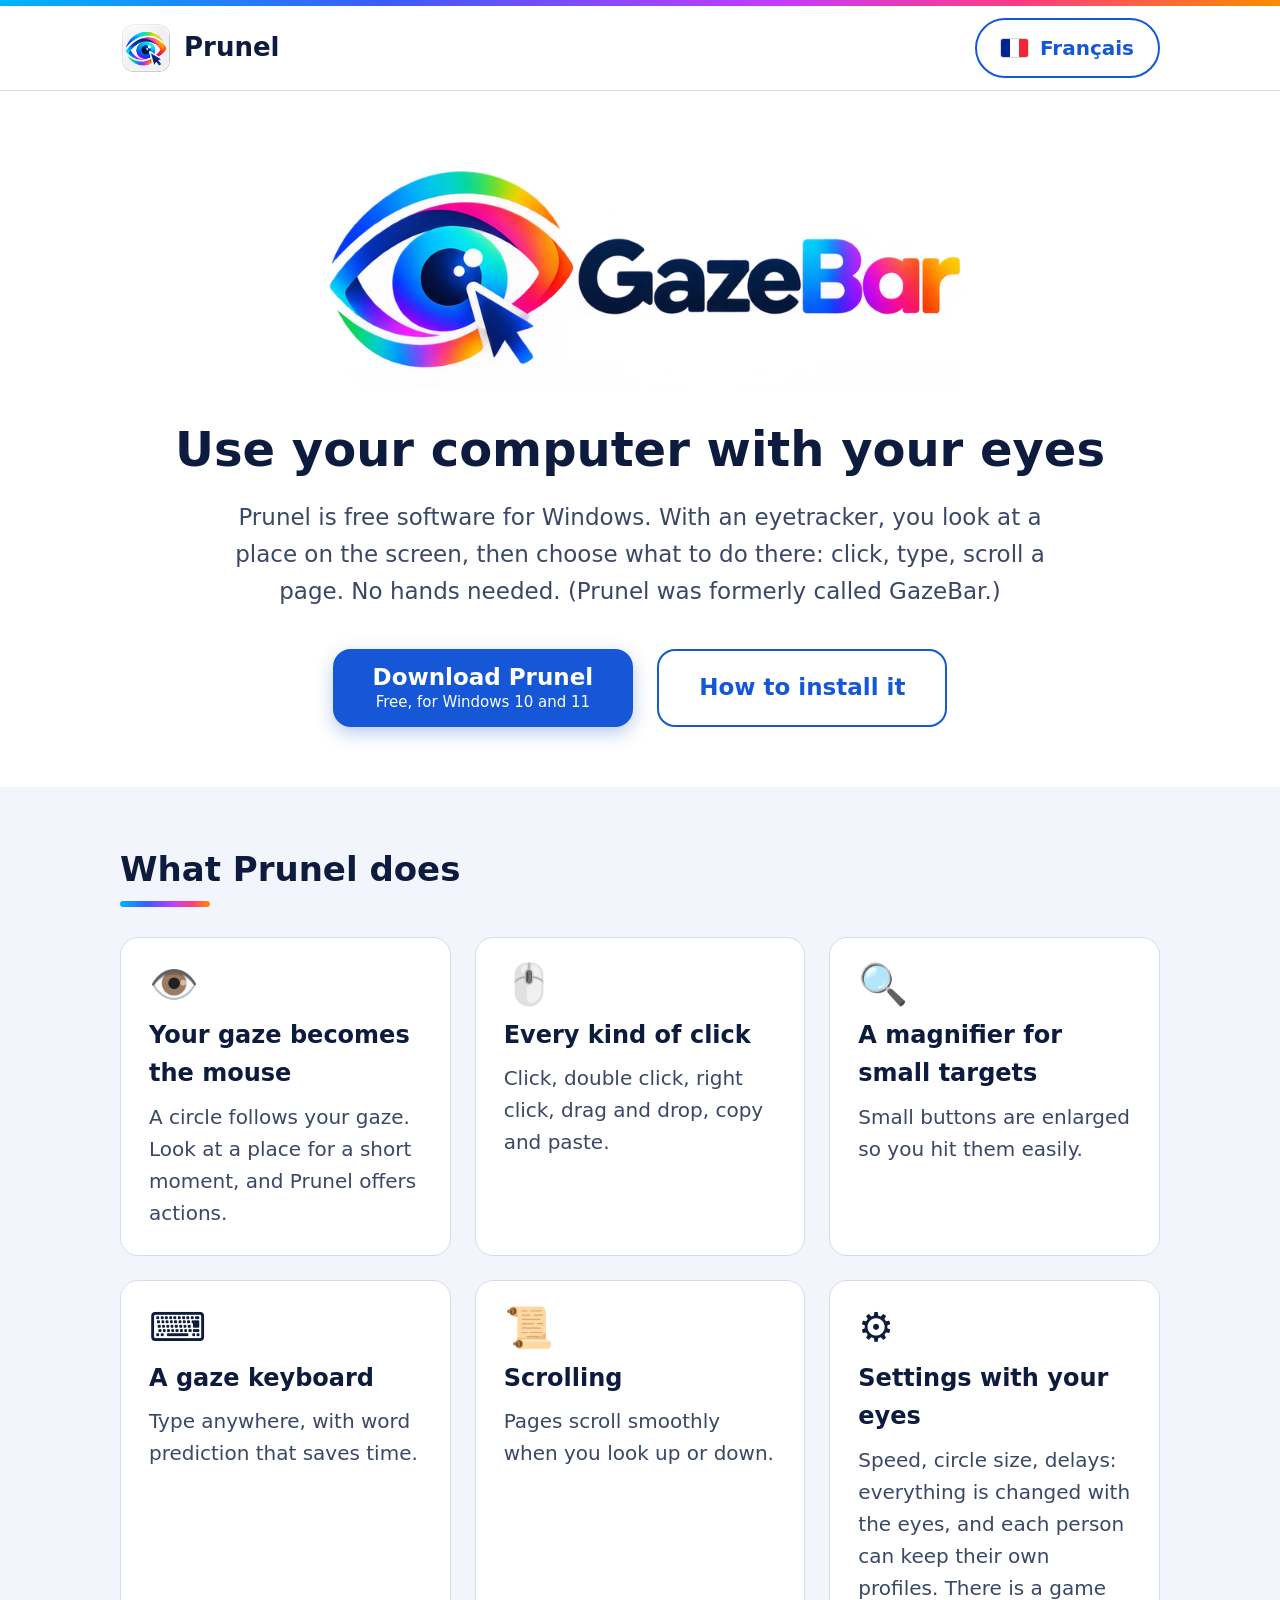
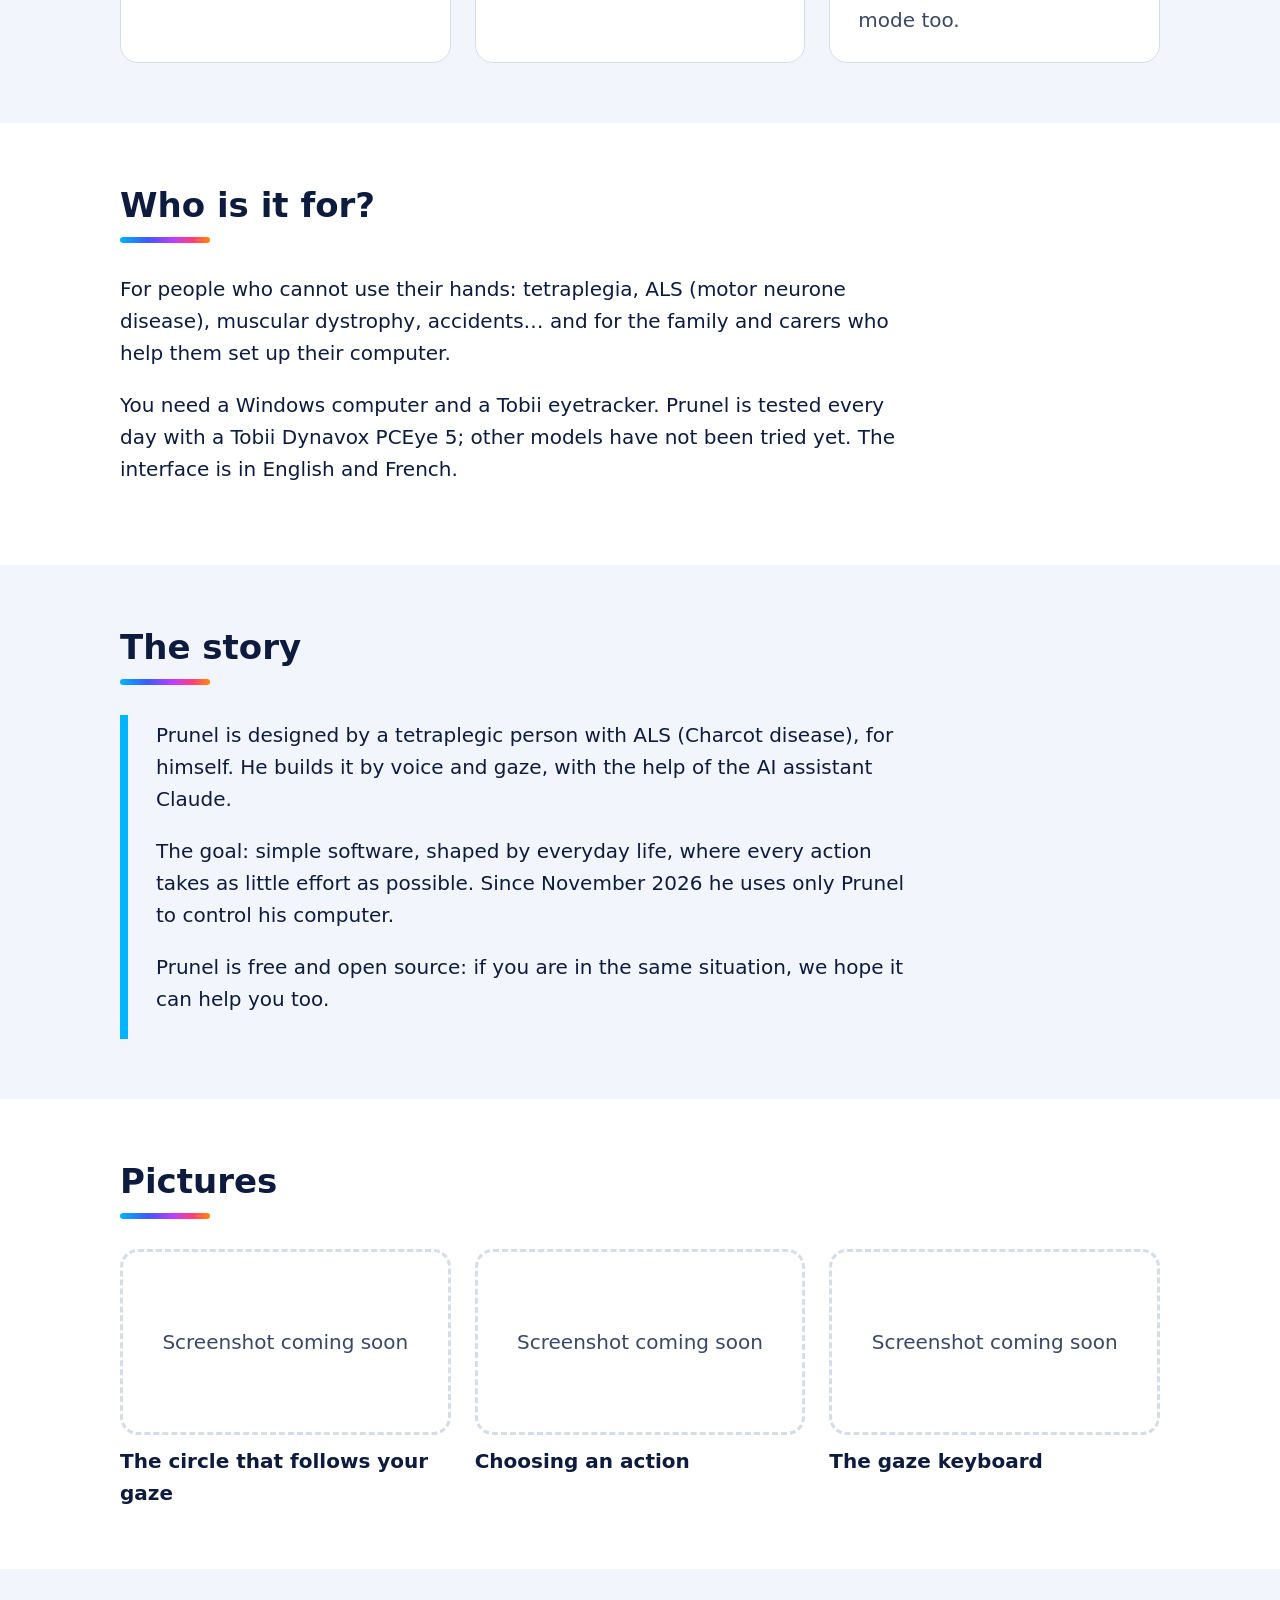
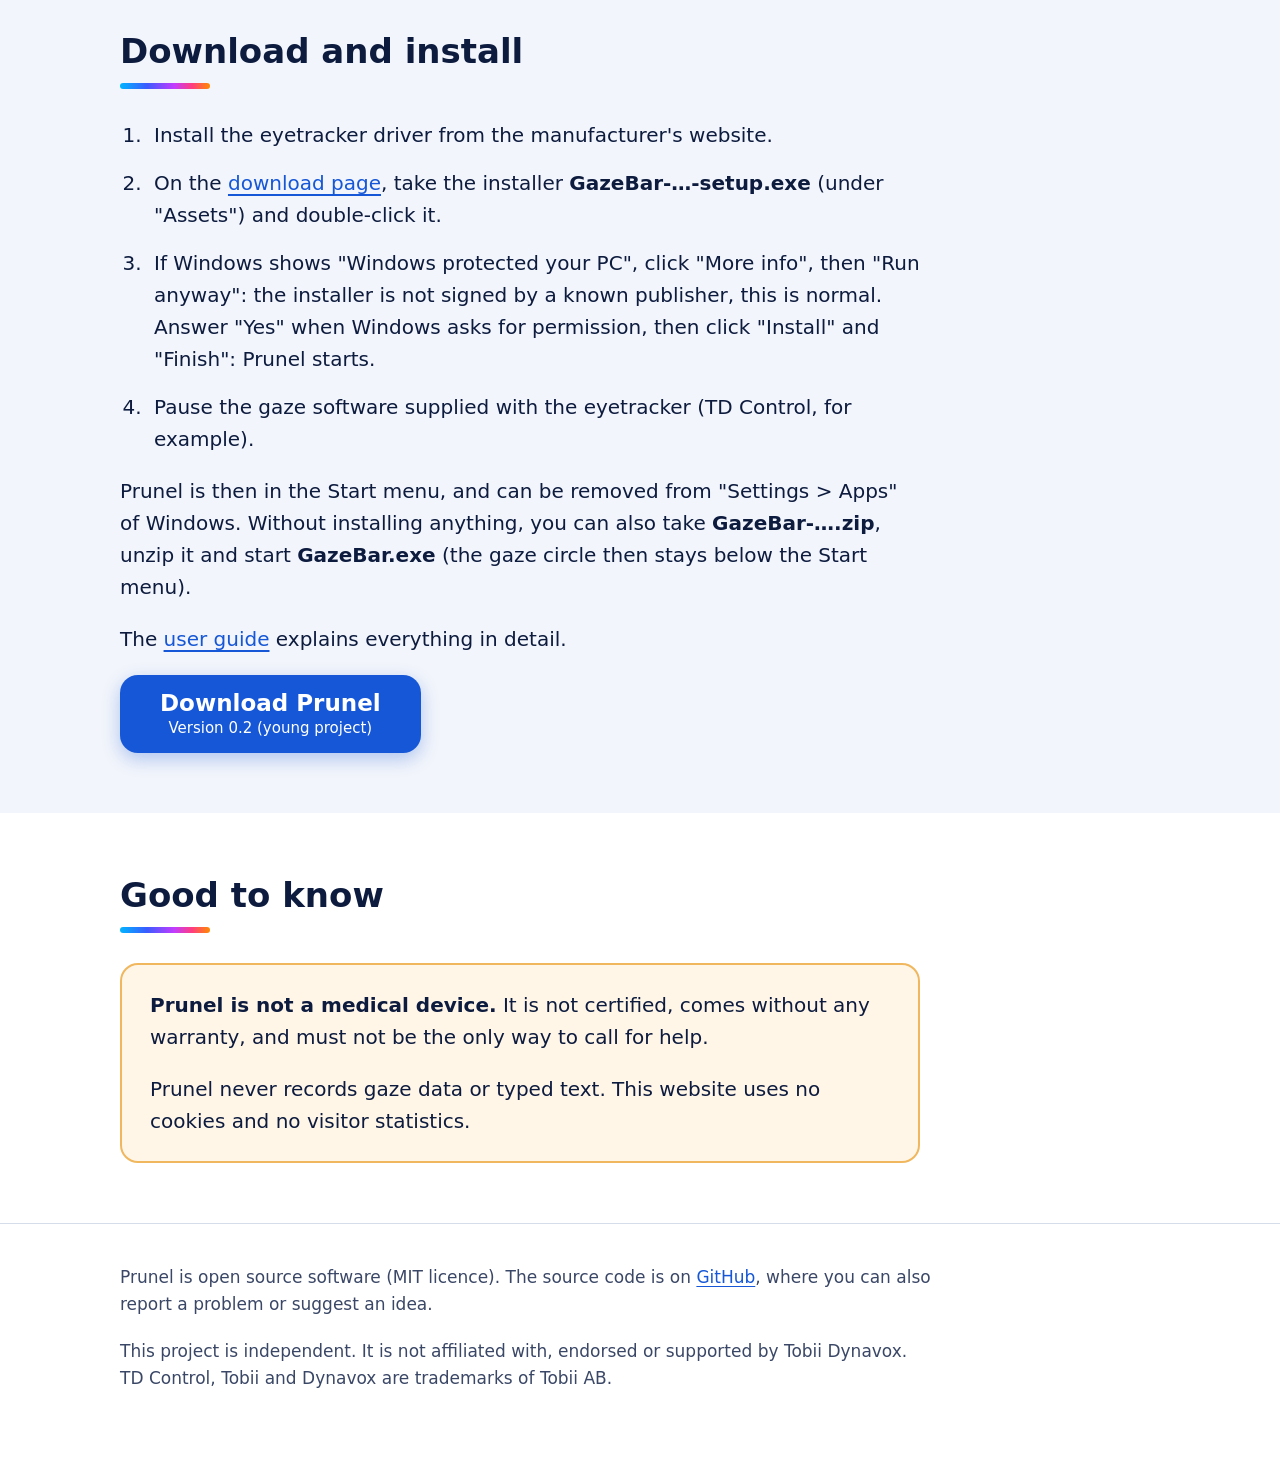
==== website/en.html @ de04fb0f "Rename the project to Prunel in visible texts and docs / Renommer le projet en Prunel dans les texte" ====
<!DOCTYPE html>
<html lang="en">
<head>
  <meta charset="utf-8">
  <meta name="viewport" content="width=device-width, initial-scale=1">
  <title>Prunel: use your computer with your eyes</title>
  <meta name="description" content="Prunel is free and open source software to use a Windows computer with your eyes, with an eyetracker. Designed by and for a tetraplegic person.">
  <link rel="alternate" hreflang="en" href="https://gazebar.kopol.xyz/">
  <link rel="alternate" hreflang="en" href="https://gazebar.kopol.xyz/en.html">
  <link rel="icon" href="favicon.ico">
  <link rel="apple-touch-icon" href="images/gazebar-icon.png">
  <link rel="stylesheet" href="style.css">
</head>
<body>
  <a class="skip-link" href="#content">Skip to content</a>

  <header class="top">
    <div class="wrap">
      <a class="top-name" href="en.html">
        <img src="images/gazebar-icon.png" alt="" width="52" height="52">
        <span>Prunel</span>
      </a>
      <a class="lang-switch" href="index.html" hreflang="fr" lang="fr">
        <img src="images/flag-fr.svg" alt="" width="27" height="18">
        Français
      </a>
    </div>
  </header>

  <main id="content">
    <div class="hero">
      <div class="wrap">
        <img class="hero-logo" src="images/gazebar-logo.png" width="900" height="310"
             alt="Prunel logo: an eye with a mouse pointer">
        <h1>Use your computer with your eyes</h1>
        <p class="lead">
          Prunel is free software for Windows. With an eyetracker, you look at a place on the
          screen, then choose what to do there: click, type, scroll a page. No hands needed.
          (Prunel was formerly called GazeBar.)
        </p>
        <div class="buttons">
          <a class="button button-main" href="https://github.com/Kopolitoo/Prunel/releases/latest">
            Download Prunel
            <small>Free, for Windows 10 and 11</small>
          </a>
          <a class="button button-second" href="#install">How to install it</a>
        </div>
      </div>
    </div>

    <section class="band" aria-labelledby="title-features">
      <div class="wrap">
        <h2 id="title-features">What Prunel does</h2>
        <ul class="cards">
          <li class="card">
            <div class="card-icon" aria-hidden="true">👁️</div>
            <h3>Your gaze becomes the mouse</h3>
            <p>A circle follows your gaze. Look at a place for a short moment, and Prunel
              offers actions.</p>
          </li>
          <li class="card">
            <div class="card-icon" aria-hidden="true">🖱️</div>
            <h3>Every kind of click</h3>
            <p>Click, double click, right click, drag and drop, copy and paste.</p>
          </li>
          <li class="card">
            <div class="card-icon" aria-hidden="true">🔍</div>
            <h3>A magnifier for small targets</h3>
            <p>Small buttons are enlarged so you hit them easily.</p>
          </li>
          <li class="card">
            <div class="card-icon" aria-hidden="true">⌨️</div>
            <h3>A gaze keyboard</h3>
            <p>Type anywhere, with word prediction that saves time.</p>
          </li>
          <li class="card">
            <div class="card-icon" aria-hidden="true">📜</div>
            <h3>Scrolling</h3>
            <p>Pages scroll smoothly when you look up or down.</p>
          </li>
          <li class="card">
            <div class="card-icon" aria-hidden="true">⚙️</div>
            <h3>Settings with your eyes</h3>
            <p>Speed, circle size, delays: everything is changed with the eyes, and each person
              can keep their own profiles. There is a game mode too.</p>
          </li>
        </ul>
      </div>
    </section>

    <section aria-labelledby="title-who">
      <div class="wrap">
        <h2 id="title-who">Who is it for?</h2>
        <div class="text">
          <p>For people who cannot use their hands: tetraplegia, ALS (motor neurone disease),
            muscular dystrophy, accidents… and for the family and carers who help them set up
            their computer.</p>
          <p>You need a Windows computer and a Tobii eyetracker. Prunel is tested every day with
            a Tobii Dynavox PCEye 5; other models have not been tried yet. The interface is in
            English and French.</p>
        </div>
      </div>
    </section>

    <section class="band" aria-labelledby="title-story">
      <div class="wrap">
        <h2 id="title-story">The story</h2>
        <div class="story">
          <p>Prunel is designed by a tetraplegic person with ALS (Charcot disease), for himself.
            He builds it by voice and gaze, with the help of the AI assistant
            Claude.</p>
          <p>The goal: simple software, shaped by everyday life, where every action takes as
            little effort as possible. Since November 2026 he uses only Prunel to control his
            computer.</p>
          <p>Prunel is free and open source: if you are in the same situation, we hope it can
            help you too.</p>
        </div>
      </div>
    </section>

    <section aria-labelledby="title-pictures">
      <div class="wrap">
        <h2 id="title-pictures">Pictures</h2>
        <div class="shots">
          <figure>
            <div class="shot-frame">Screenshot coming soon</div>
            <figcaption>The circle that follows your gaze</figcaption>
          </figure>
          <figure>
            <div class="shot-frame">Screenshot coming soon</div>
            <figcaption>Choosing an action</figcaption>
          </figure>
          <figure>
            <div class="shot-frame">Screenshot coming soon</div>
            <figcaption>The gaze keyboard</figcaption>
          </figure>
        </div>
      </div>
    </section>

    <section class="band" id="install" aria-labelledby="title-install">
      <div class="wrap">
        <h2 id="title-install">Download and install</h2>
        <ol class="steps">
          <li>Install the eyetracker driver from the manufacturer's website.</li>
          <li>On the <a href="https://github.com/Kopolitoo/Prunel/releases/latest">download
            page</a>, take the installer <strong>GazeBar-…-setup.exe</strong> (under "Assets")
            and double-click it.</li>
          <li>If Windows shows "Windows protected your PC", click "More info", then "Run anyway":
            the installer is not signed by a known publisher, this is normal. Answer "Yes" when
            Windows asks for permission, then click "Install" and "Finish": Prunel starts.</li>
          <li>Pause the gaze software supplied with the eyetracker (TD Control, for
            example).</li>
        </ol>
        <p class="text">Prunel is then in the Start menu, and can be removed from "Settings &gt;
          Apps" of Windows. Without installing anything, you can also take
          <strong>GazeBar-….zip</strong>, unzip it and start <strong>GazeBar.exe</strong> (the
          gaze circle then stays below the Start menu).</p>
        <p class="text">The <a href="https://github.com/Kopolitoo/Prunel/blob/main/docs/user-guide.md">user
          guide</a> explains everything in detail.</p>
        <div class="buttons" style="justify-content: flex-start">
          <a class="button button-main" href="https://github.com/Kopolitoo/Prunel/releases/latest">
            Download Prunel
            <small>Version 0.2 (young project)</small>
          </a>
        </div>
      </div>
    </section>

    <section aria-labelledby="title-notice">
      <div class="wrap">
        <h2 id="title-notice">Good to know</h2>
        <div class="notice">
          <p><strong>Prunel is not a medical device.</strong> It is not certified, comes without
            any warranty, and must not be the only way to call for help.</p>
          <p>Prunel never records gaze data or typed text. This website uses no cookies and no
            visitor statistics.</p>
        </div>
      </div>
    </section>
  </main>

  <footer>
    <div class="wrap">
      <p>Prunel is open source software (MIT licence). The source code is on
        <a href="https://github.com/Kopolitoo/Prunel">GitHub</a>, where you can also report a
        problem or suggest an idea.</p>
      <p>This project is independent. It is not affiliated with, endorsed or supported by Tobii
        Dynavox. TD Control, Tobii and Dynavox are trademarks of Tobii AB.</p>
    </div>
  </footer>
</body>
</html>
---- website/style.css ----
/* Prunel website: one shared style sheet for the French and English pages.
   Large text, large buttons and strong contrast, because visitors may use
   an eyetracker, a head mouse or a screen magnifier. */

:root {
  --text: #0d1b3e;
  --text-soft: #3a4766;
  --background: #ffffff;
  --band: #f2f5fb;
  --line: #d5dcea;
  --blue: #1557d6;
  --blue-dark: #0e3f9e;
  --focus: #ff7a00;
  --gradient: linear-gradient(90deg, #00b4ff, #3b5bff 30%, #c13cff 60%, #ff3d7f 80%, #ff8a00);
  --radius: 18px;
  --max: 1080px;
}

* {
  box-sizing: border-box;
}

html {
  font-size: 125%; /* 20 px for most browsers */
  scroll-behavior: smooth;
}

@media (prefers-reduced-motion: reduce) {
  html {
    scroll-behavior: auto;
  }
}

body {
  margin: 0;
  background: var(--background);
  color: var(--text);
  font-family: "Segoe UI", system-ui, -apple-system, Roboto, Arial, sans-serif;
  line-height: 1.6;
}

img {
  max-width: 100%;
  height: auto;
}

a {
  color: var(--blue);
  text-underline-offset: 0.18em;
}

a:hover {
  color: var(--blue-dark);
}

:focus-visible {
  outline: 4px solid var(--focus);
  outline-offset: 4px;
  border-radius: 6px;
}

.wrap {
  width: 100%;
  max-width: var(--max);
  margin: 0 auto;
  padding: 0 1rem;
}

/* Hidden until focused with the keyboard. */
.skip-link {
  position: absolute;
  left: 1rem;
  top: -100px;
  padding: 0.6rem 1rem;
  background: var(--text);
  color: #fff;
  z-index: 10;
}

.skip-link:focus {
  top: 1rem;
  color: #fff;
}

/* ---------- Top bar ---------- */

.top {
  border-bottom: 1px solid var(--line);
}

.top::before {
  content: "";
  display: block;
  height: 6px;
  background: var(--gradient);
}

.top .wrap {
  display: flex;
  align-items: center;
  justify-content: space-between;
  gap: 1rem;
  min-height: 84px;
}

.top-name {
  display: flex;
  align-items: center;
  gap: 0.6rem;
  font-size: 1.3rem;
  font-weight: 700;
  color: var(--text);
  text-decoration: none;
}

.top-name img {
  width: 52px;
  height: 52px;
}

/* Big target for the language switch: easy to reach with the eyes. */
.lang-switch {
  display: inline-flex;
  align-items: center;
  justify-content: center;
  min-height: 60px;
  gap: 0.6rem;
  min-width: 160px;
  padding: 0.4rem 1.2rem;
  border: 2px solid var(--blue);
  border-radius: 999px;
  font-weight: 600;
  text-decoration: none;
}

.lang-switch img {
  height: 18px;
  width: auto;
  border-radius: 2px;
  box-shadow: 0 0 0 1px rgba(0, 0, 0, 0.15);
}

.lang-switch:hover {
  background: var(--blue);
  color: #fff;
}

/* ---------- Hero ---------- */

.hero {
  padding: 2.5rem 0 3rem;
  text-align: center;
}

.hero-logo {
  display: block;
  width: 100%;
  max-width: 720px;
  margin: 0 auto 1.5rem;
}

.hero h1 {
  font-size: clamp(1.6rem, 4vw, 2.4rem);
  line-height: 1.25;
  margin: 0 auto 1rem;
  max-width: 24em;
}

.hero .lead {
  font-size: 1.15rem;
  color: var(--text-soft);
  max-width: 36em;
  margin: 0 auto 2rem;
}

.buttons {
  display: flex;
  flex-wrap: wrap;
  justify-content: center;
  gap: 1.2rem;
}

/* Buttons are at least 72 px tall, with space around them. */
.button {
  display: inline-flex;
  flex-direction: column;
  align-items: center;
  justify-content: center;
  min-height: 72px;
  min-width: 260px;
  padding: 0.7rem 2rem;
  border-radius: var(--radius);
  font-size: 1.15rem;
  font-weight: 700;
  text-decoration: none;
  line-height: 1.3;
}

.button small {
  font-size: 0.75rem;
  font-weight: 400;
}

.button-main {
  background: var(--blue);
  color: #fff;
  box-shadow: 0 6px 18px rgba(21, 87, 214, 0.3);
}

.button-main:hover {
  background: var(--blue-dark);
  color: #fff;
}

.button-second {
  border: 2px solid var(--blue);
  color: var(--blue);
  background: #fff;
}

.button-second:hover {
  background: var(--band);
}

/* ---------- Sections ---------- */

section {
  padding: 3rem 0;
}

section.band {
  background: var(--band);
}

h2 {
  font-size: 1.7rem;
  line-height: 1.3;
  margin: 0 0 1.5rem;
}

h2::after {
  content: "";
  display: block;
  width: 90px;
  height: 6px;
  margin-top: 0.5rem;
  border-radius: 3px;
  background: var(--gradient);
}

h3 {
  font-size: 1.2rem;
  margin: 0 0 0.4rem;
}

p {
  margin: 0 0 1rem;
}

.text {
  max-width: 40em;
}

.cards {
  display: grid;
  grid-template-columns: repeat(auto-fit, minmax(280px, 1fr));
  gap: 1.2rem;
  padding: 0;
  margin: 0;
  list-style: none;
}

.card {
  background: #fff;
  border: 1px solid var(--line);
  border-radius: var(--radius);
  padding: 1.3rem 1.4rem;
}

.card p {
  margin: 0;
  color: var(--text-soft);
}

.card-icon {
  font-size: 2rem;
  line-height: 1;
  margin-bottom: 0.6rem;
}

/* The story is told as a quote, to show it is a person speaking. */
.story {
  border-left: 8px solid transparent;
  border-image: var(--gradient) 1;
  padding: 0.2rem 0 0.2rem 1.4rem;
  max-width: 40em;
}

/* Screenshots: an empty frame waits until real pictures are added. */
.shots {
  display: grid;
  grid-template-columns: repeat(auto-fit, minmax(280px, 1fr));
  gap: 1.2rem;
  margin: 0;
}

.shots figure {
  margin: 0;
}

.shot-frame {
  display: flex;
  align-items: center;
  justify-content: center;
  aspect-ratio: 16 / 9;
  border: 3px dashed var(--line);
  border-radius: var(--radius);
  background: #fff;
  color: var(--text-soft);
  text-align: center;
  padding: 1rem;
}

.shots figcaption {
  margin-top: 0.5rem;
  font-weight: 600;
}

.steps {
  max-width: 40em;
  padding-left: 1.4rem;
}

.steps li {
  margin-bottom: 0.8rem;
  padding-left: 0.3rem;
}

.notice {
  max-width: 40em;
  background: #fff6e8;
  border: 2px solid #f0b75e;
  border-radius: var(--radius);
  padding: 1.2rem 1.4rem;
}

.notice p:last-child {
  margin: 0;
}

/* ---------- Footer ---------- */

footer {
  border-top: 1px solid var(--line);
  padding: 2rem 0 3rem;
  font-size: 0.85rem;
  color: var(--text-soft);
}

footer p {
  max-width: 48em;
}

@media (max-width: 600px) {
  html {
    font-size: 112.5%; /* 18 px on phones */
  }

  .top-name span {
    display: none;
  }

  .button {
    width: 100%;
    min-width: 0;
  }

  section {
    padding: 2.2rem 0;
  }
}
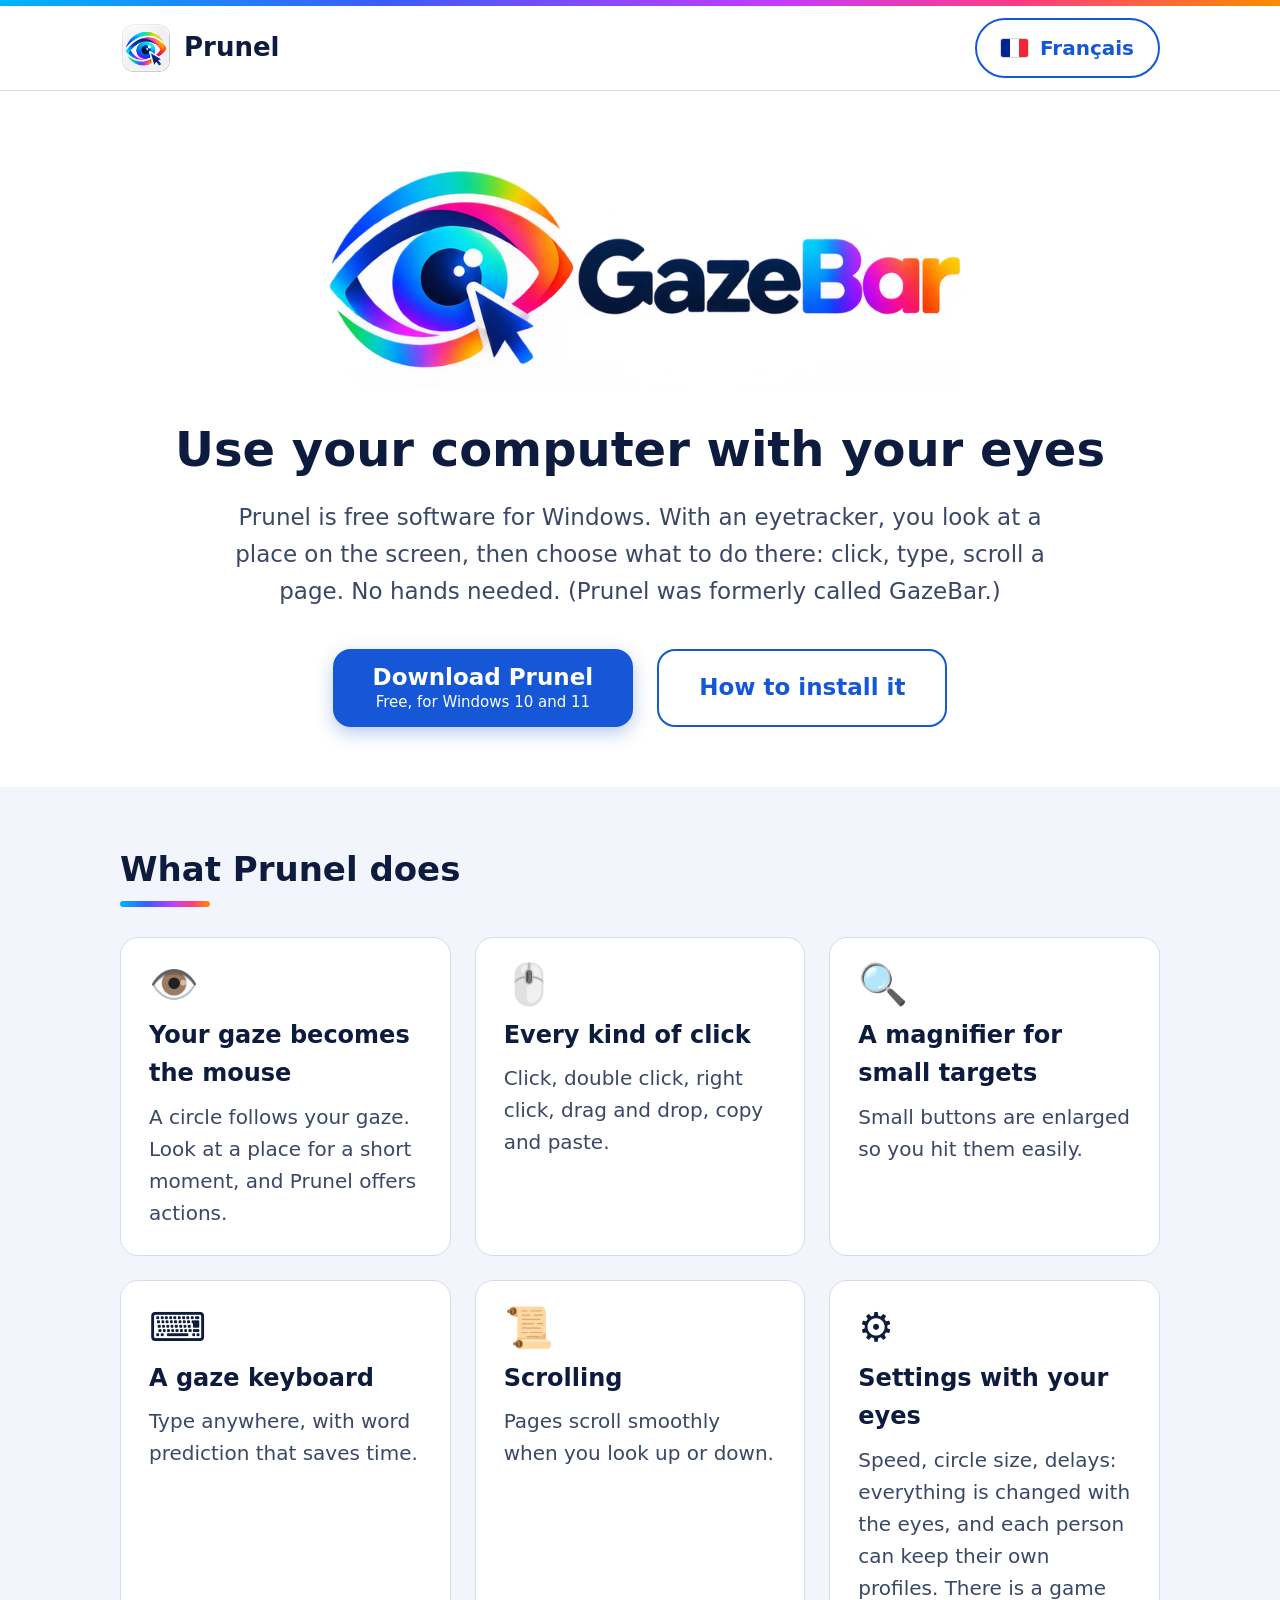
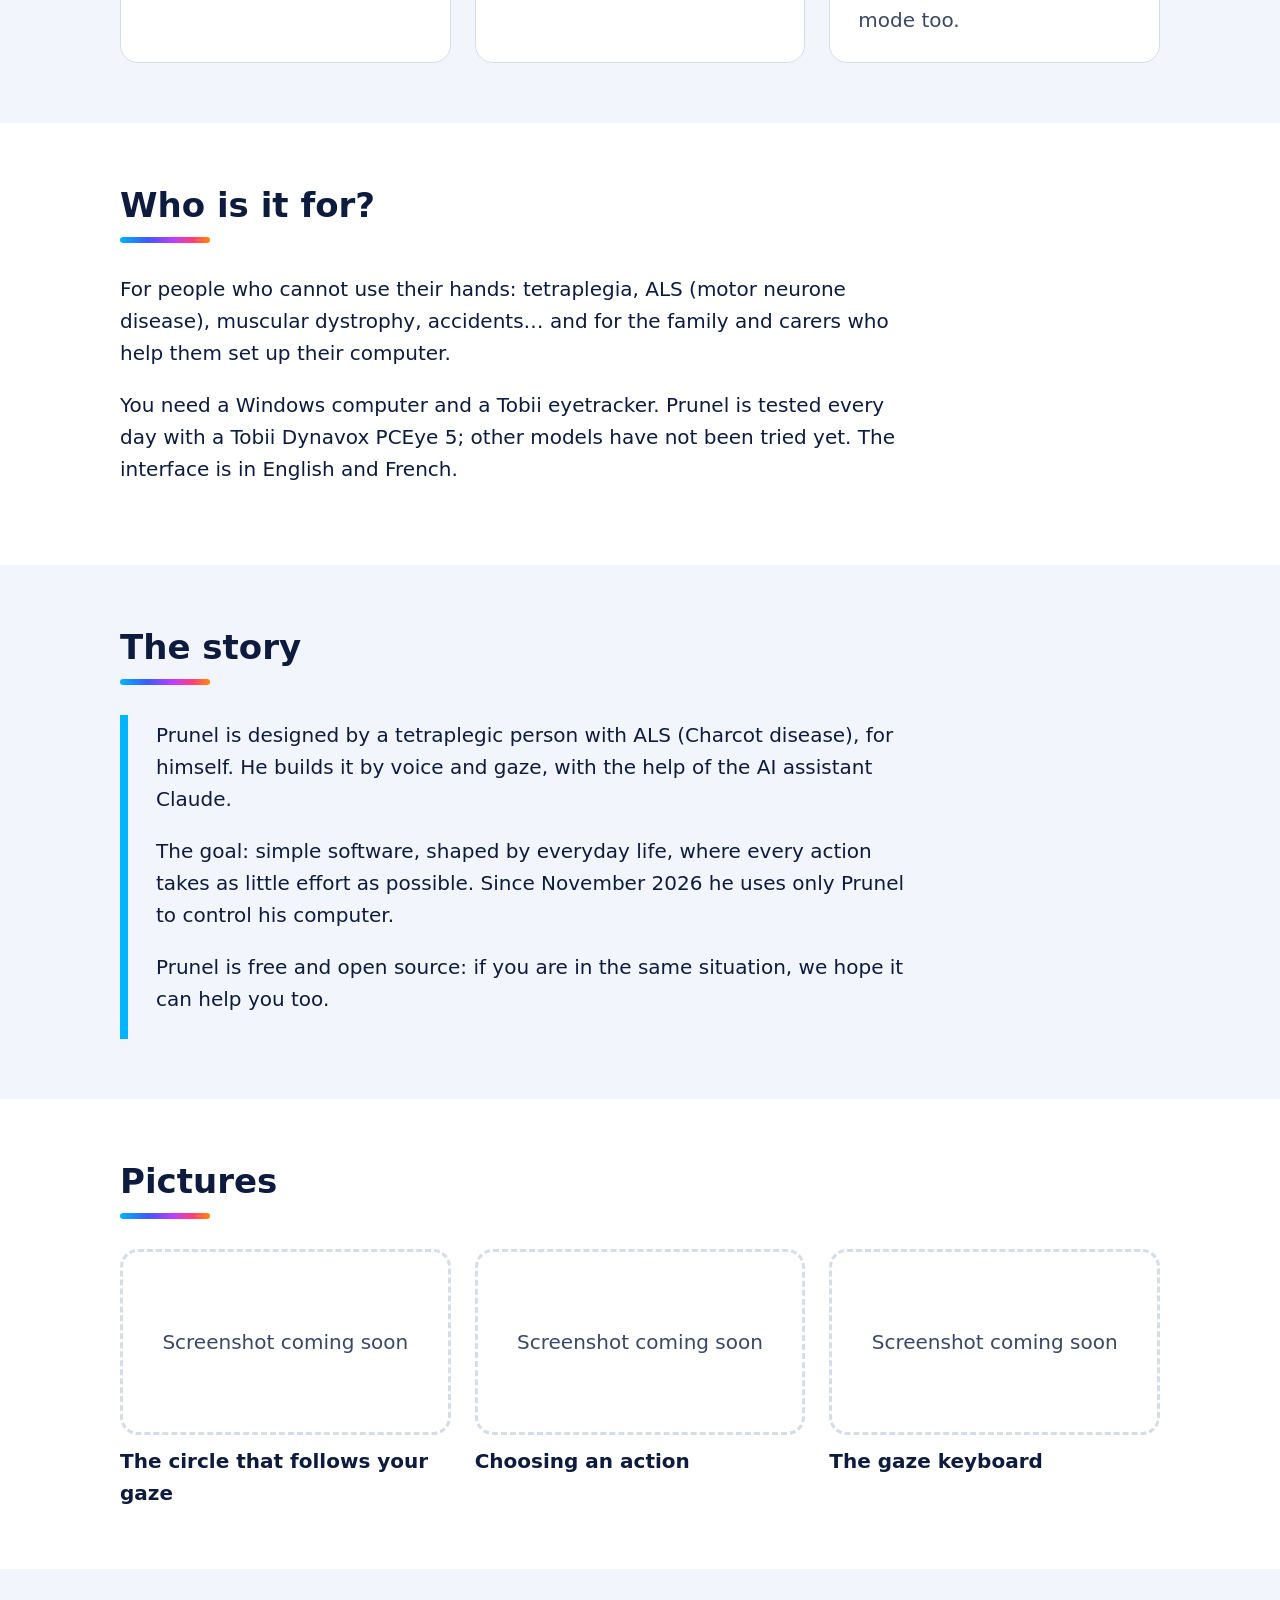
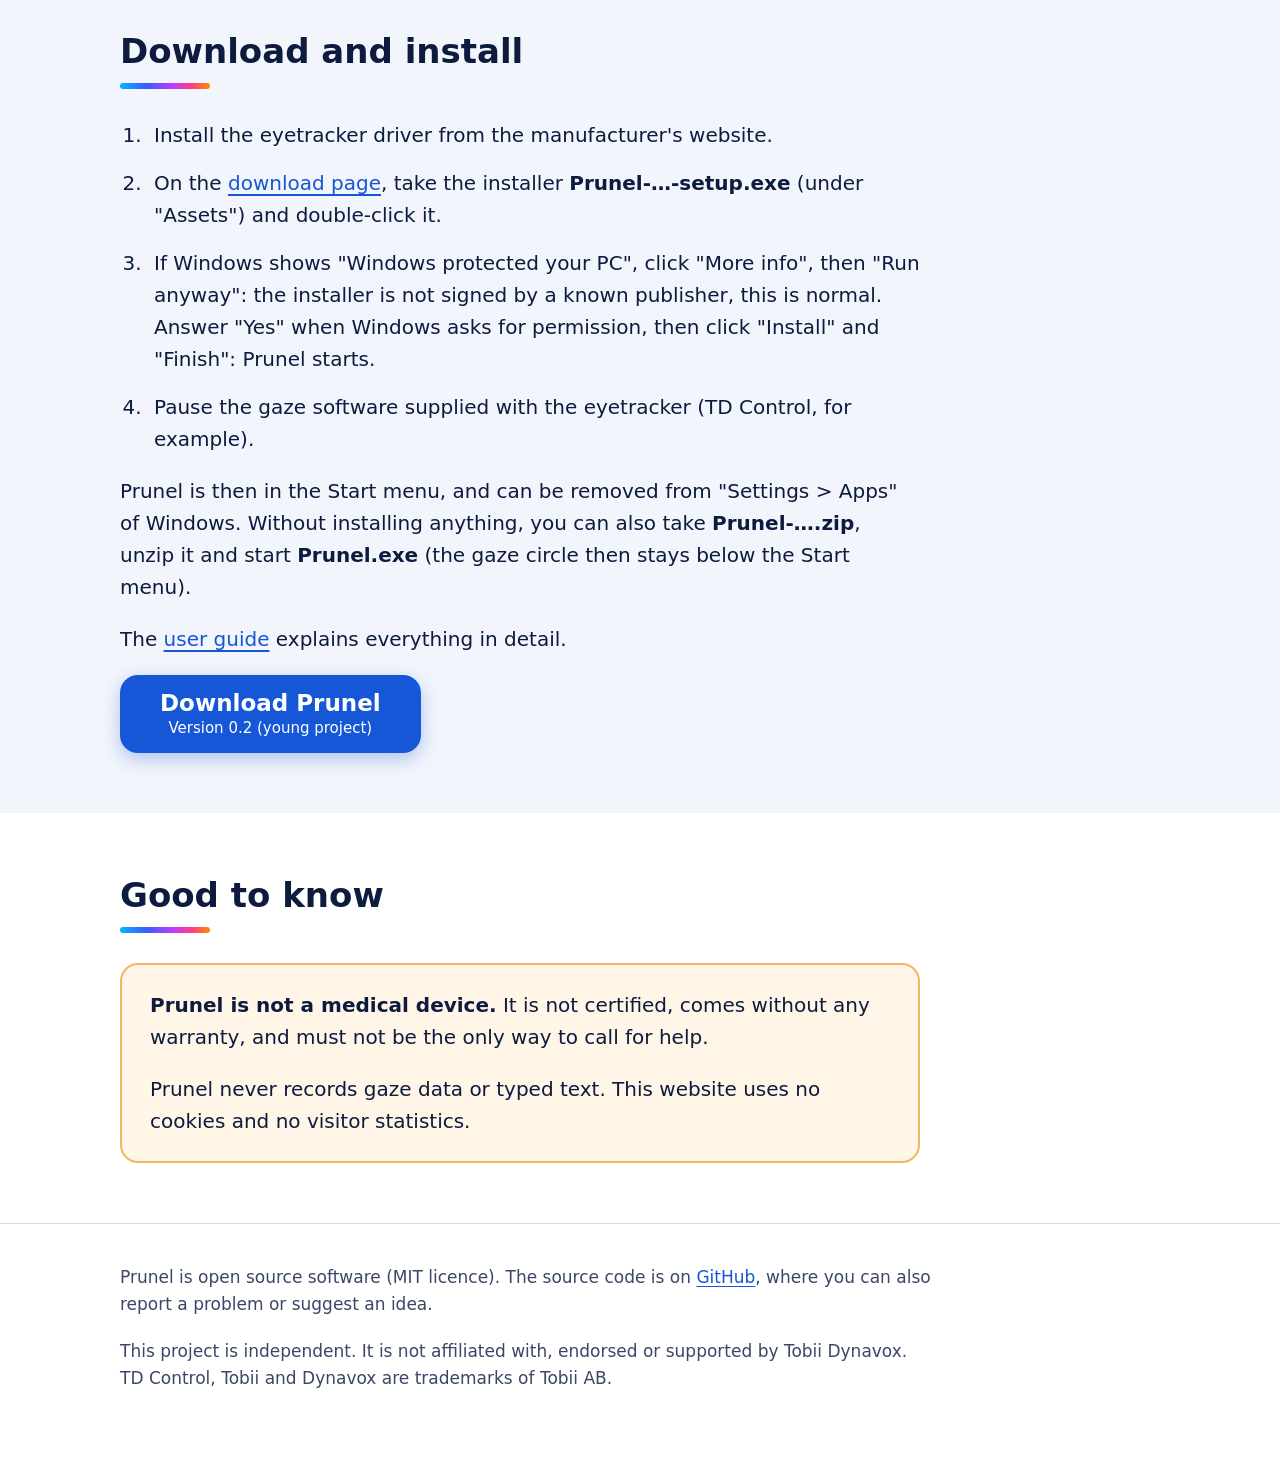
==== commit 761555b9: "Rename the program to Prunel, taking over GazeBar's settings / Renommer le programme en Prunel, avec" ====
--- a/website/en.html
+++ b/website/en.html
@@ -5,10 +5,10 @@
   <meta name="viewport" content="width=device-width, initial-scale=1">
   <title>Prunel: use your computer with your eyes</title>
   <meta name="description" content="Prunel is free and open source software to use a Windows computer with your eyes, with an eyetracker. Designed by and for a tetraplegic person.">
-  <link rel="alternate" hreflang="en" href="https://gazebar.kopol.xyz/">
-  <link rel="alternate" hreflang="en" href="https://gazebar.kopol.xyz/en.html">
+  <link rel="alternate" hreflang="en" href="https://prunel.kopol.xyz/">
+  <link rel="alternate" hreflang="en" href="https://prunel.kopol.xyz/en.html">
   <link rel="icon" href="favicon.ico">
-  <link rel="apple-touch-icon" href="images/gazebar-icon.png">
+  <link rel="apple-touch-icon" href="images/prunel-icon.png">
   <link rel="stylesheet" href="style.css">
 </head>
 <body>
@@ -17,7 +17,7 @@
   <header class="top">
     <div class="wrap">
       <a class="top-name" href="en.html">
-        <img src="images/gazebar-icon.png" alt="" width="52" height="52">
+        <img src="images/prunel-icon.png" alt="" width="52" height="52">
         <span>Prunel</span>
       </a>
       <a class="lang-switch" href="index.html" hreflang="fr" lang="fr">
@@ -30,7 +30,7 @@
   <main id="content">
     <div class="hero">
       <div class="wrap">
-        <img class="hero-logo" src="images/gazebar-logo.png" width="900" height="310"
+        <img class="hero-logo" src="images/prunel-logo.png" width="900" height="310"
              alt="Prunel logo: an eye with a mouse pointer">
         <h1>Use your computer with your eyes</h1>
         <p class="lead">
@@ -144,7 +144,7 @@
         <ol class="steps">
           <li>Install the eyetracker driver from the manufacturer's website.</li>
           <li>On the <a href="https://github.com/Kopolitoo/Prunel/releases/latest">download
-            page</a>, take the installer <strong>GazeBar-…-setup.exe</strong> (under "Assets")
+            page</a>, take the installer <strong>Prunel-…-setup.exe</strong> (under "Assets")
             and double-click it.</li>
           <li>If Windows shows "Windows protected your PC", click "More info", then "Run anyway":
             the installer is not signed by a known publisher, this is normal. Answer "Yes" when
@@ -154,7 +154,7 @@
         </ol>
         <p class="text">Prunel is then in the Start menu, and can be removed from "Settings &gt;
           Apps" of Windows. Without installing anything, you can also take
-          <strong>GazeBar-….zip</strong>, unzip it and start <strong>GazeBar.exe</strong> (the
+          <strong>Prunel-….zip</strong>, unzip it and start <strong>Prunel.exe</strong> (the
           gaze circle then stays below the Start menu).</p>
         <p class="text">The <a href="https://github.com/Kopolitoo/Prunel/blob/main/docs/user-guide.md">user
           guide</a> explains everything in detail.</p>
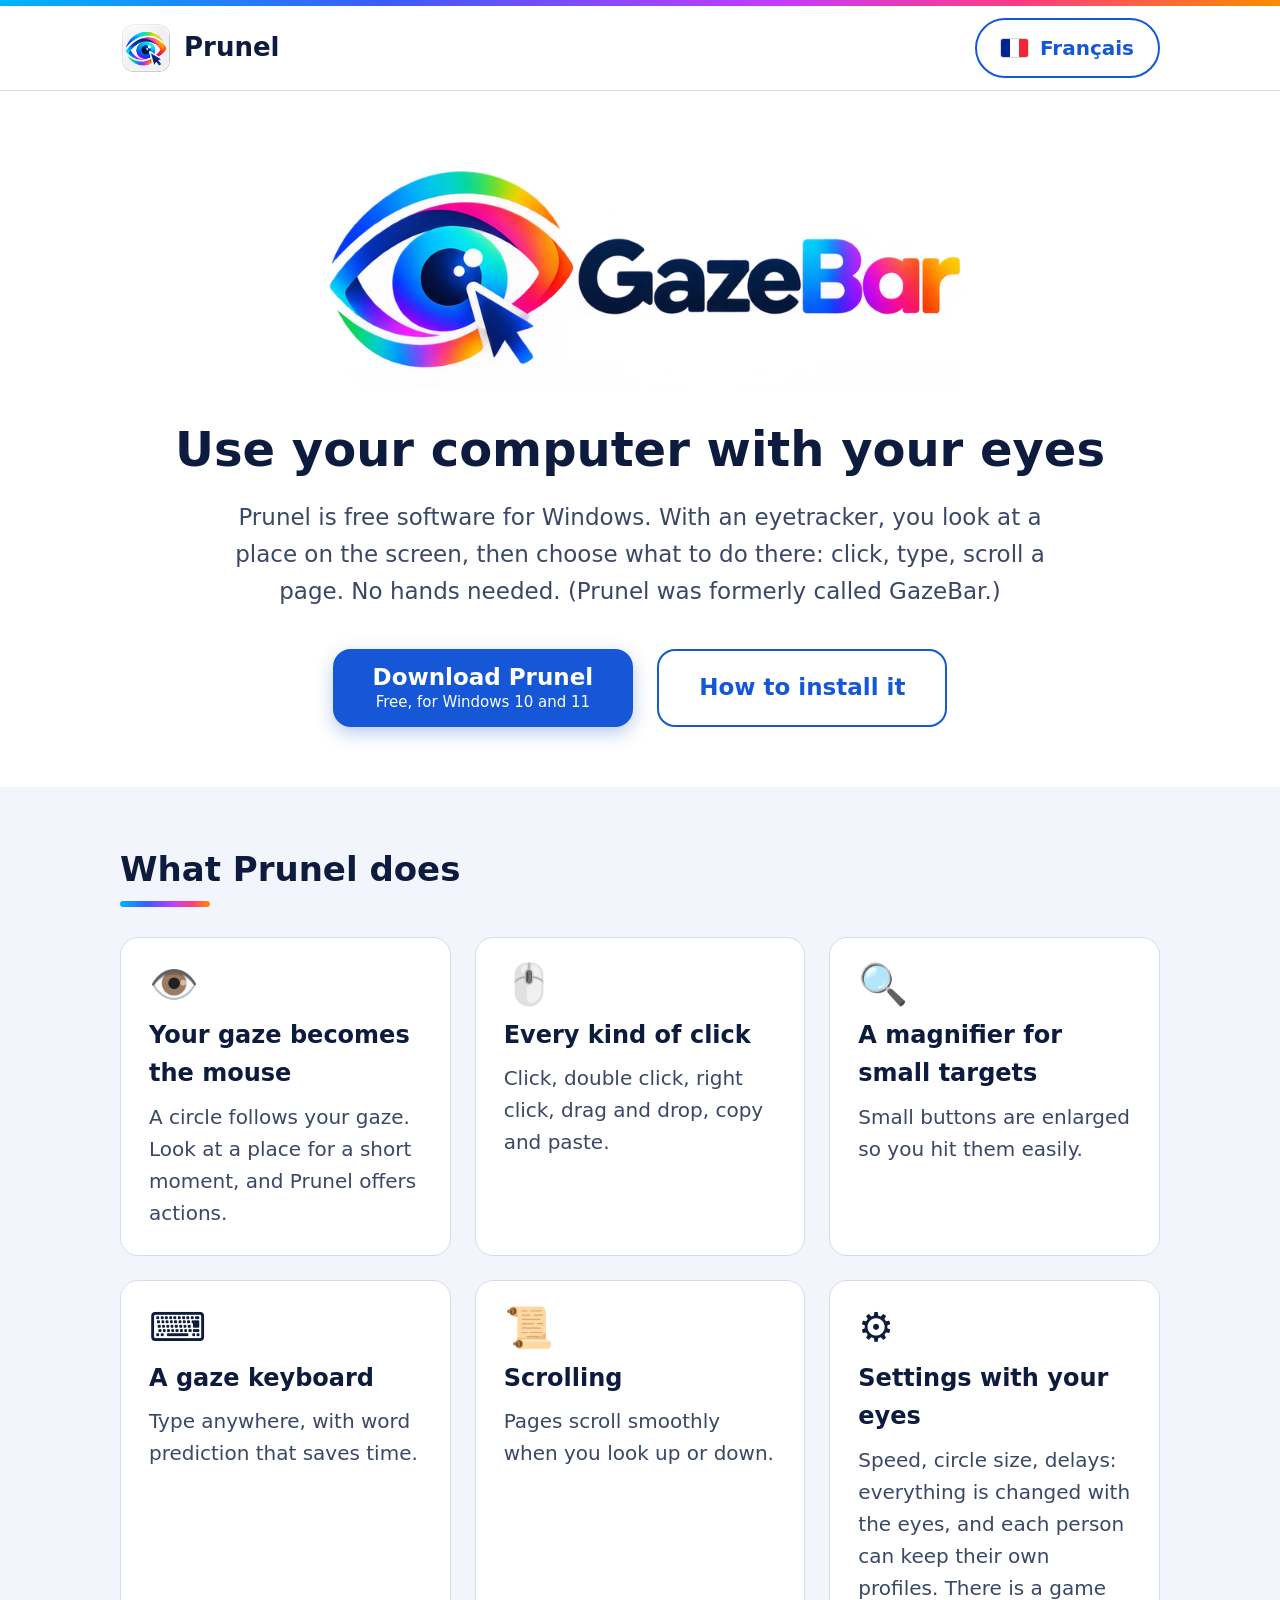
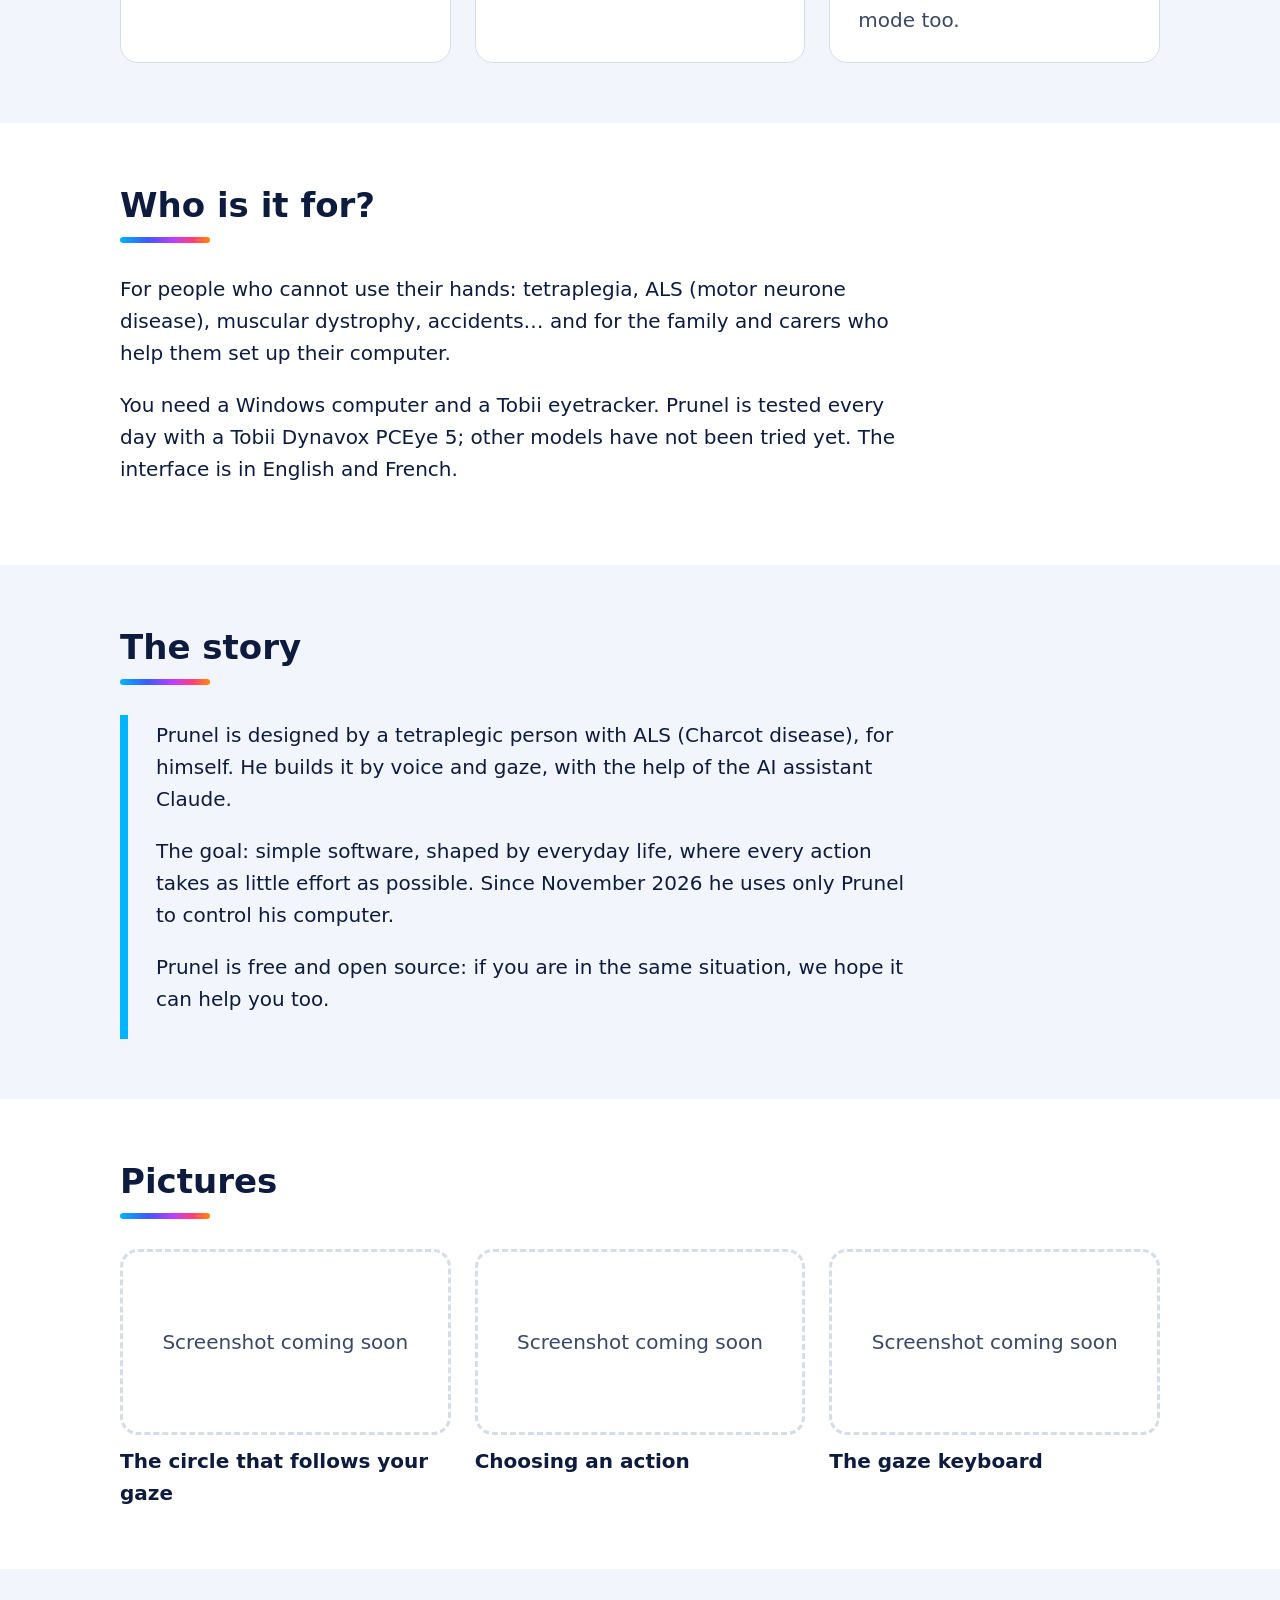
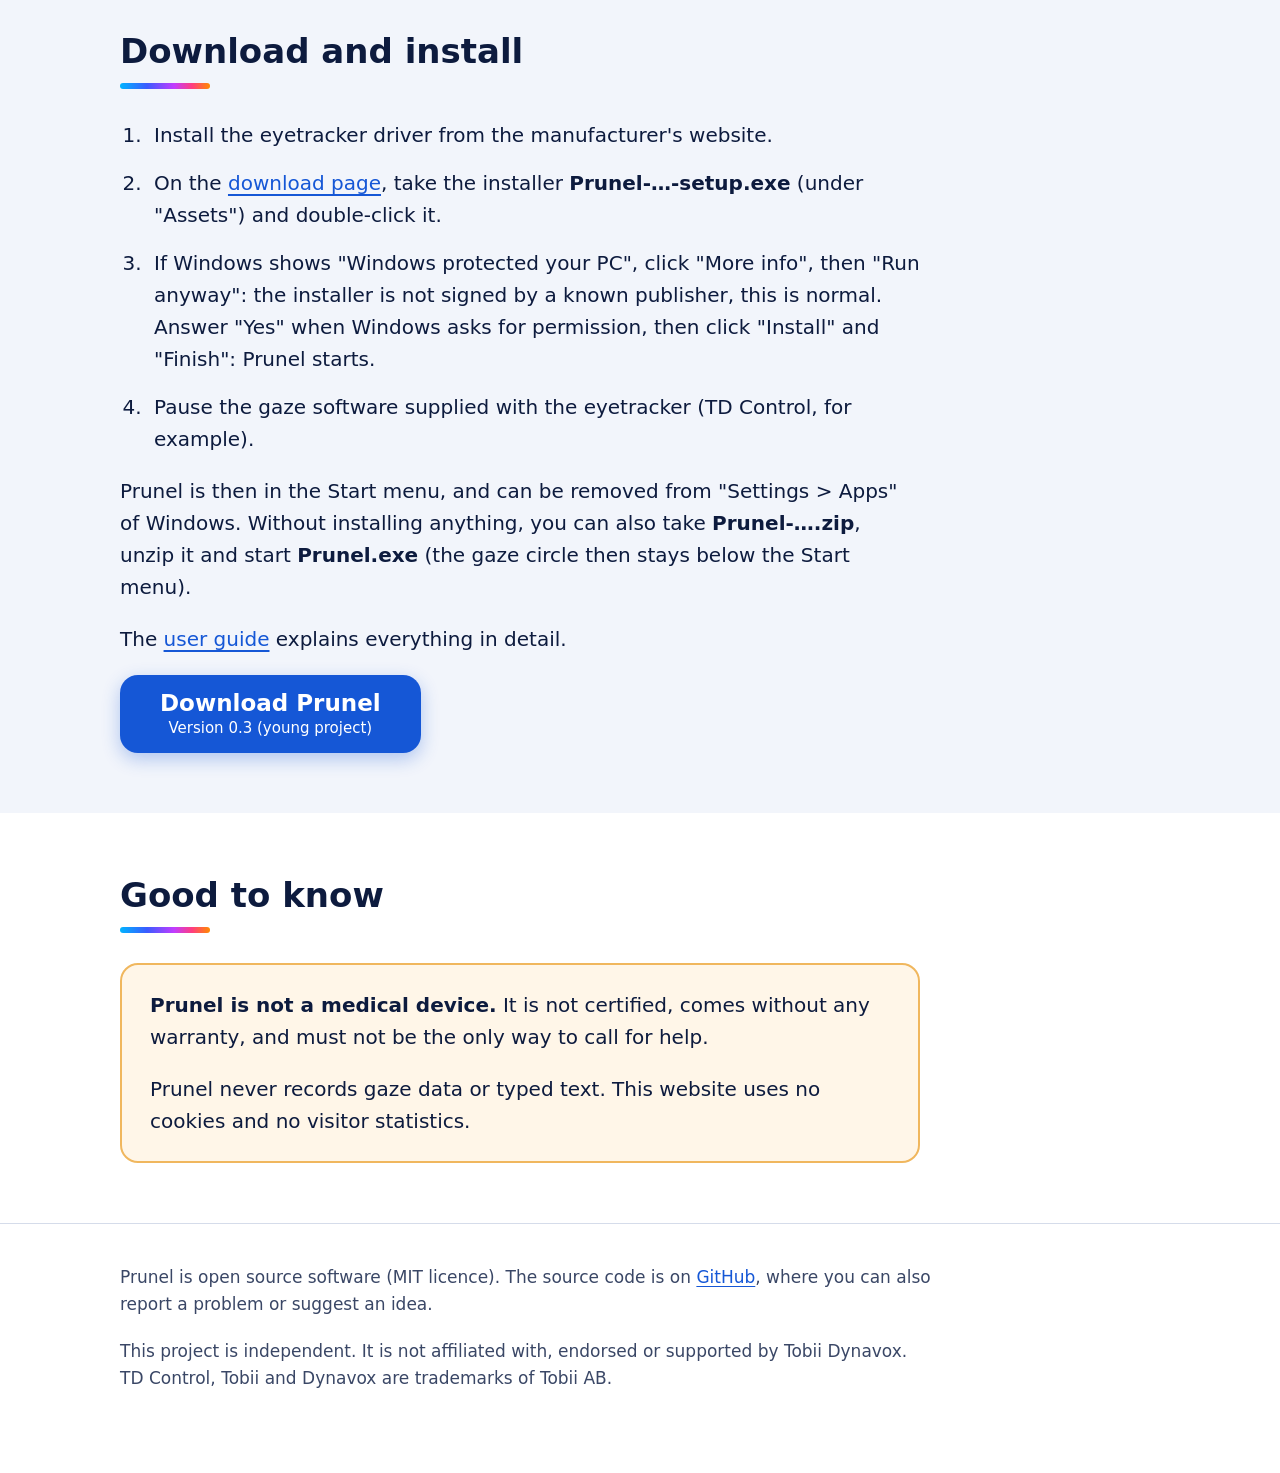
==== commit c32cf97c: "Website: version 0.3; next version 0.4.0 / Site : version 0.3 ; prochaine version 0.4.0 Co-Authored-" ====
--- a/website/en.html
+++ b/website/en.html
@@ -161,7 +161,7 @@
         <div class="buttons" style="justify-content: flex-start">
           <a class="button button-main" href="https://github.com/Kopolitoo/Prunel/releases/latest">
             Download Prunel
-            <small>Version 0.2 (young project)</small>
+            <small>Version 0.3 (young project)</small>
           </a>
         </div>
       </div>
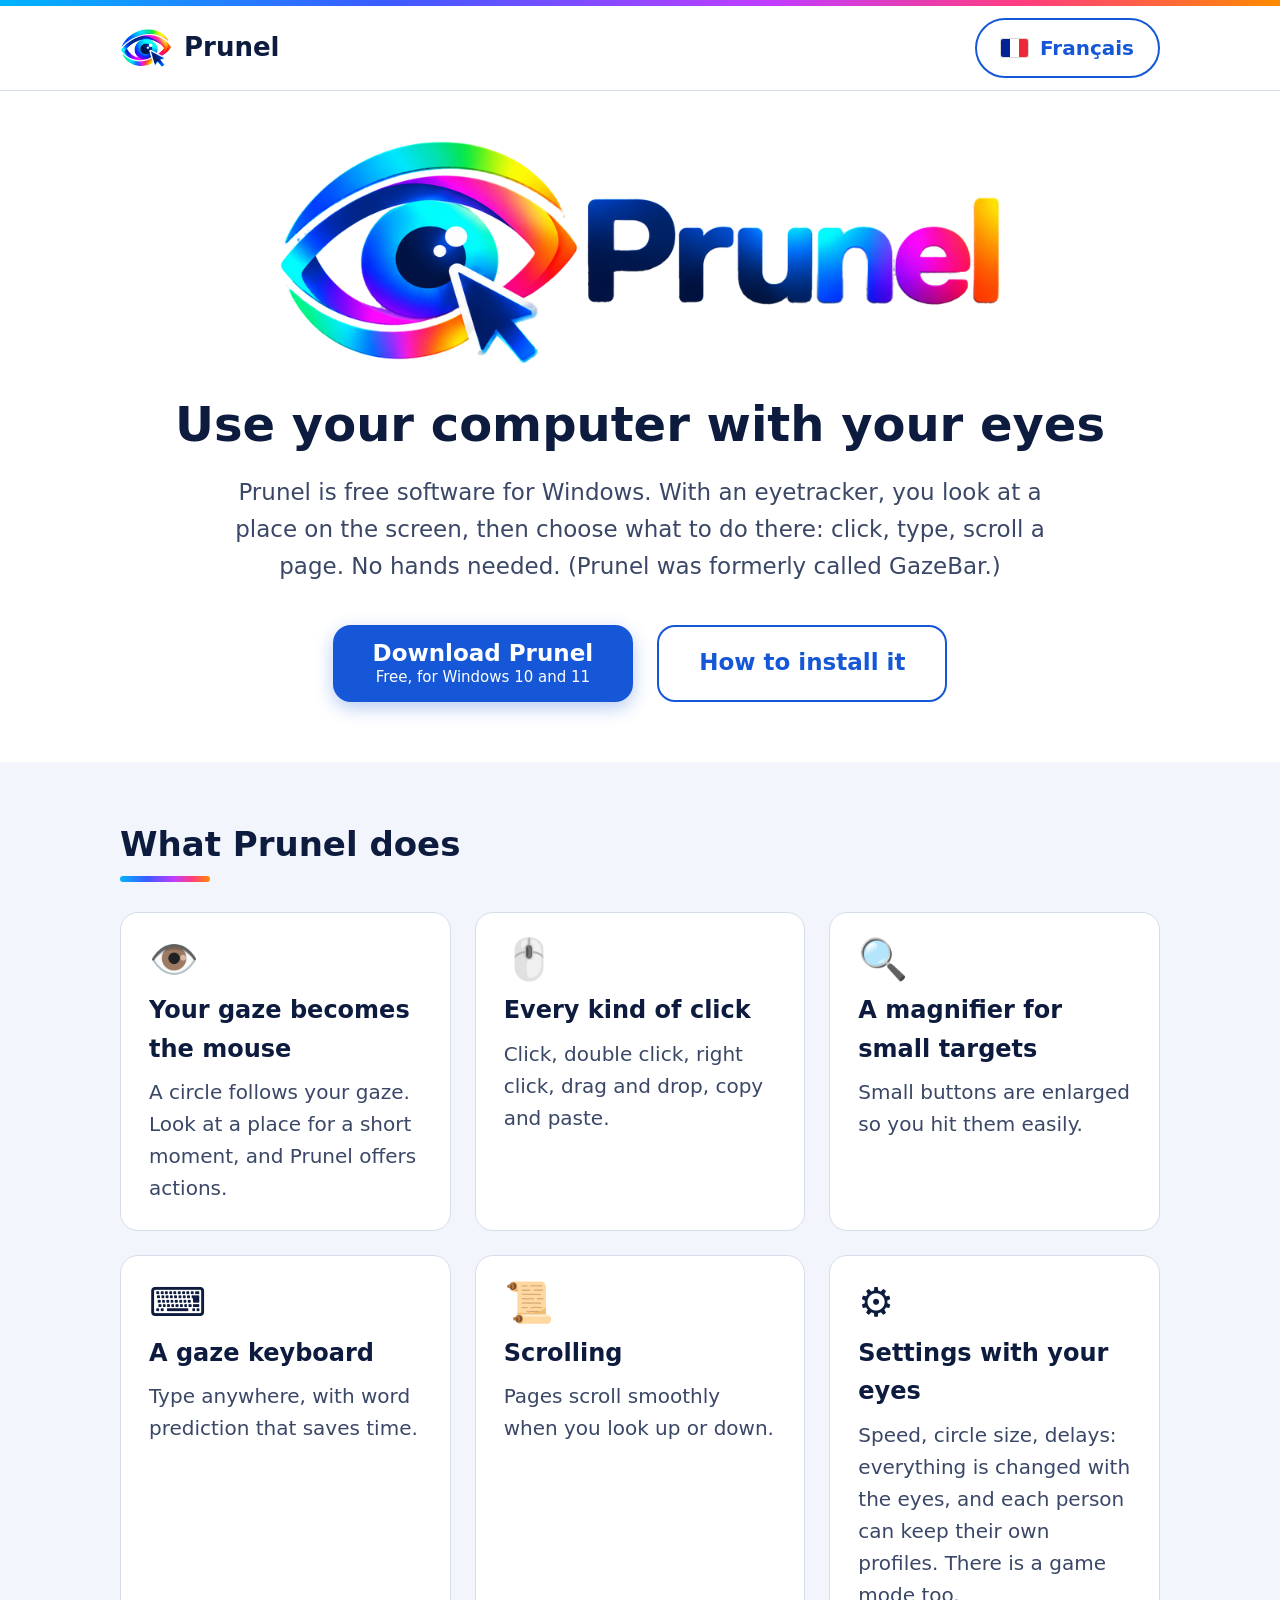
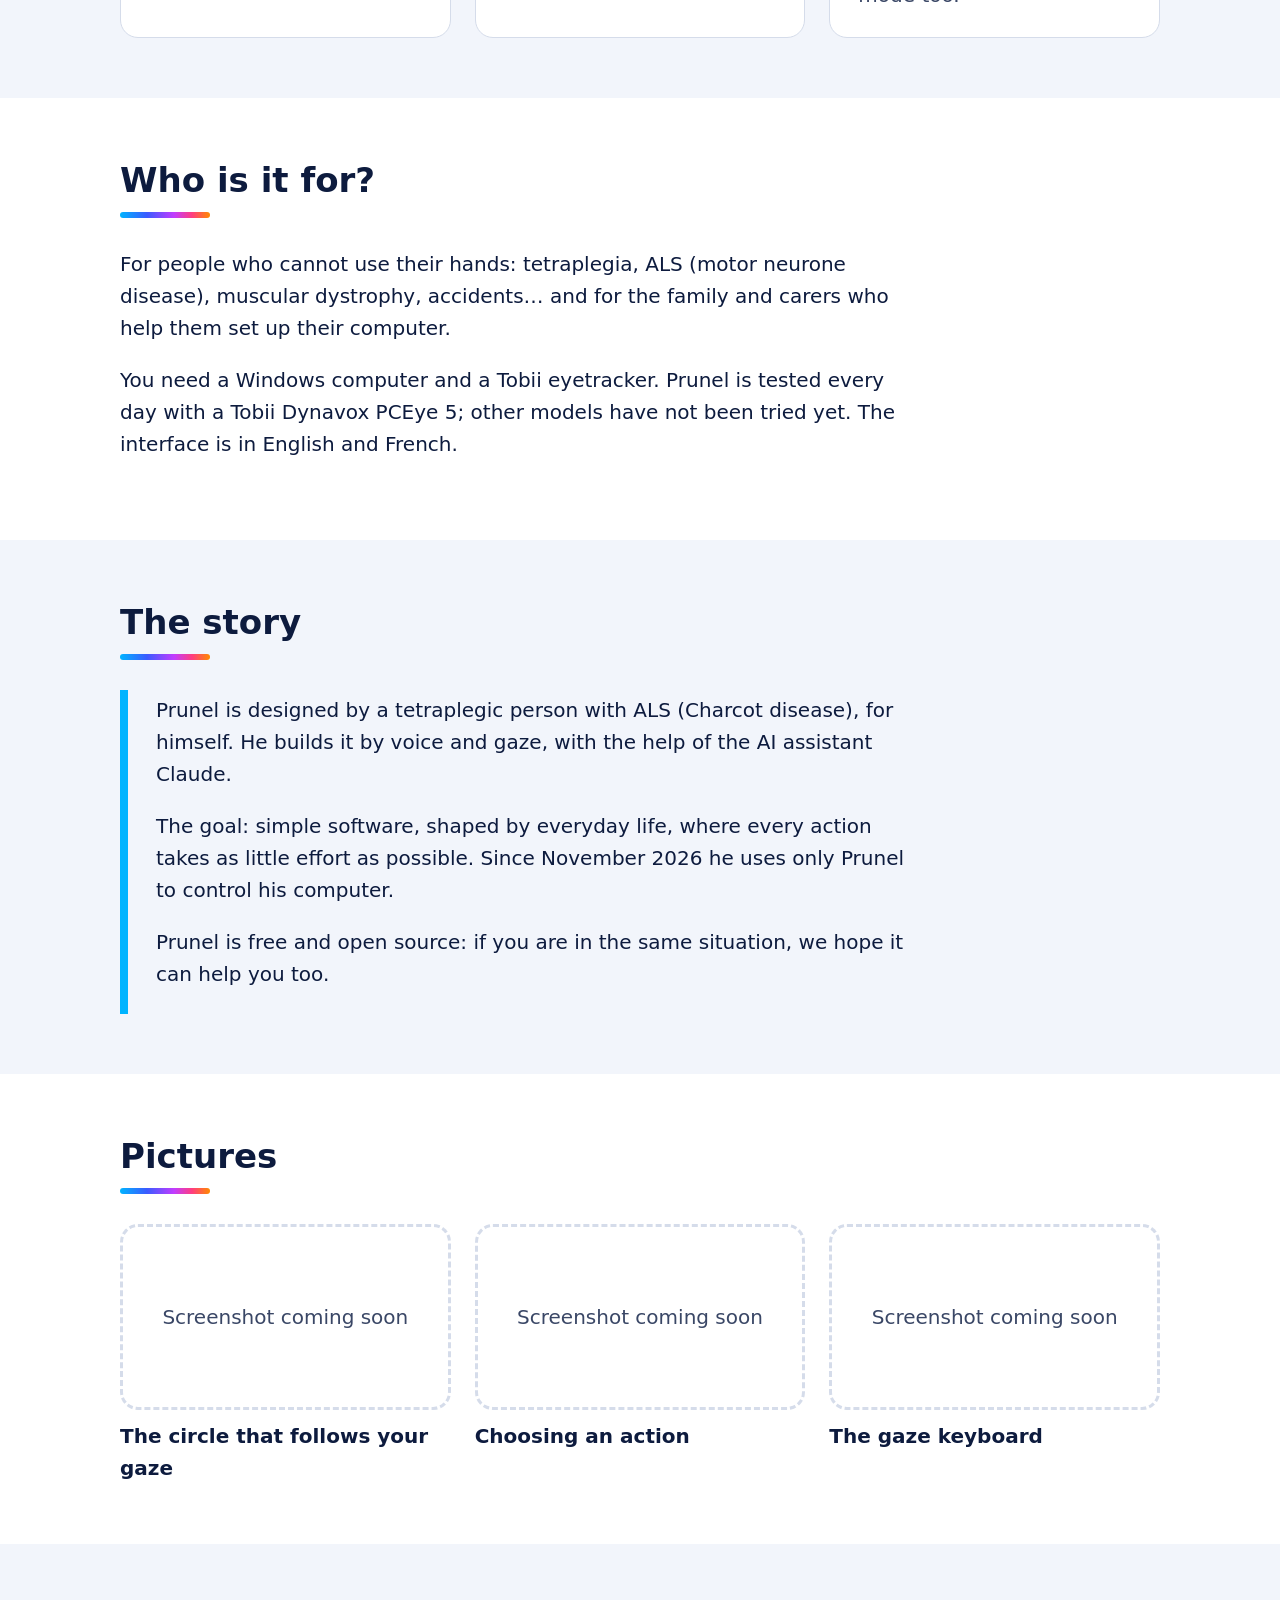
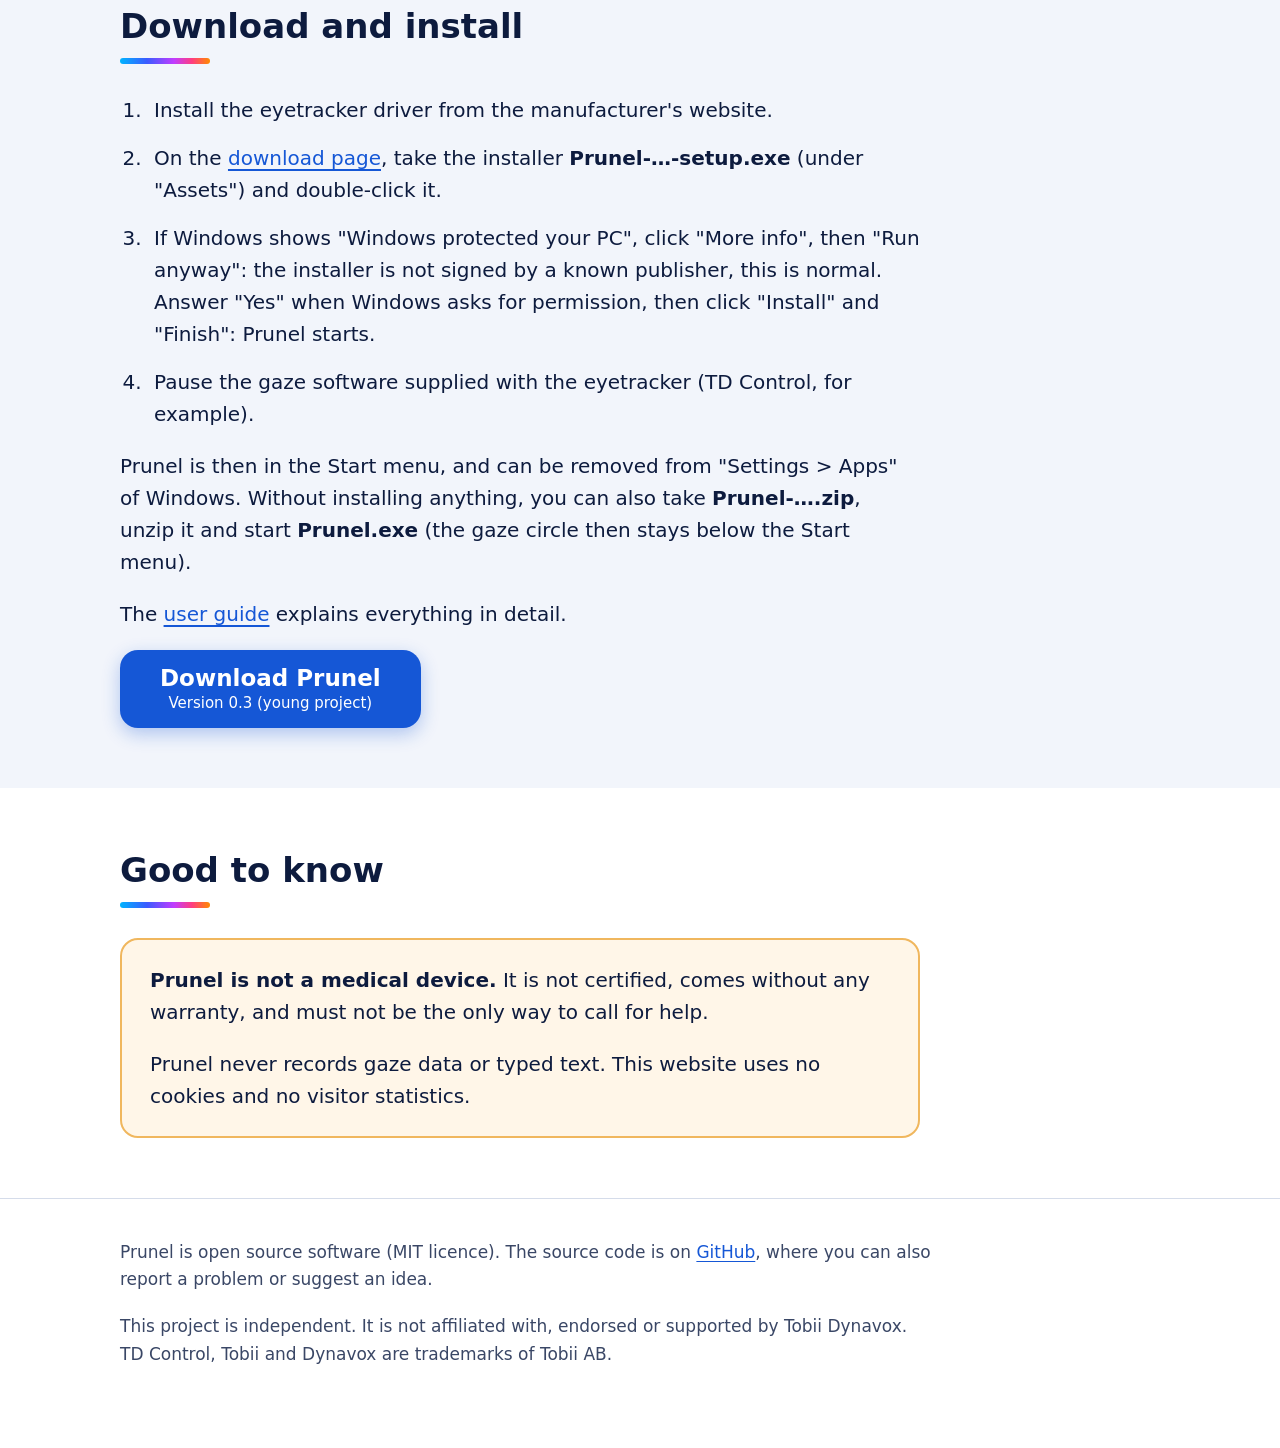
==== commit c6fcc388: "New Prunel logo and icon / Nouveau logo et nouvelle icône Prunel Logo from the owner's image (checke" ====
--- a/website/en.html
+++ b/website/en.html
@@ -30,7 +30,7 @@
   <main id="content">
     <div class="hero">
       <div class="wrap">
-        <img class="hero-logo" src="images/prunel-logo.png" width="900" height="310"
+        <img class="hero-logo" src="images/prunel-logo.png" width="900" height="279"
              alt="Prunel logo: an eye with a mouse pointer">
         <h1>Use your computer with your eyes</h1>
         <p class="lead">
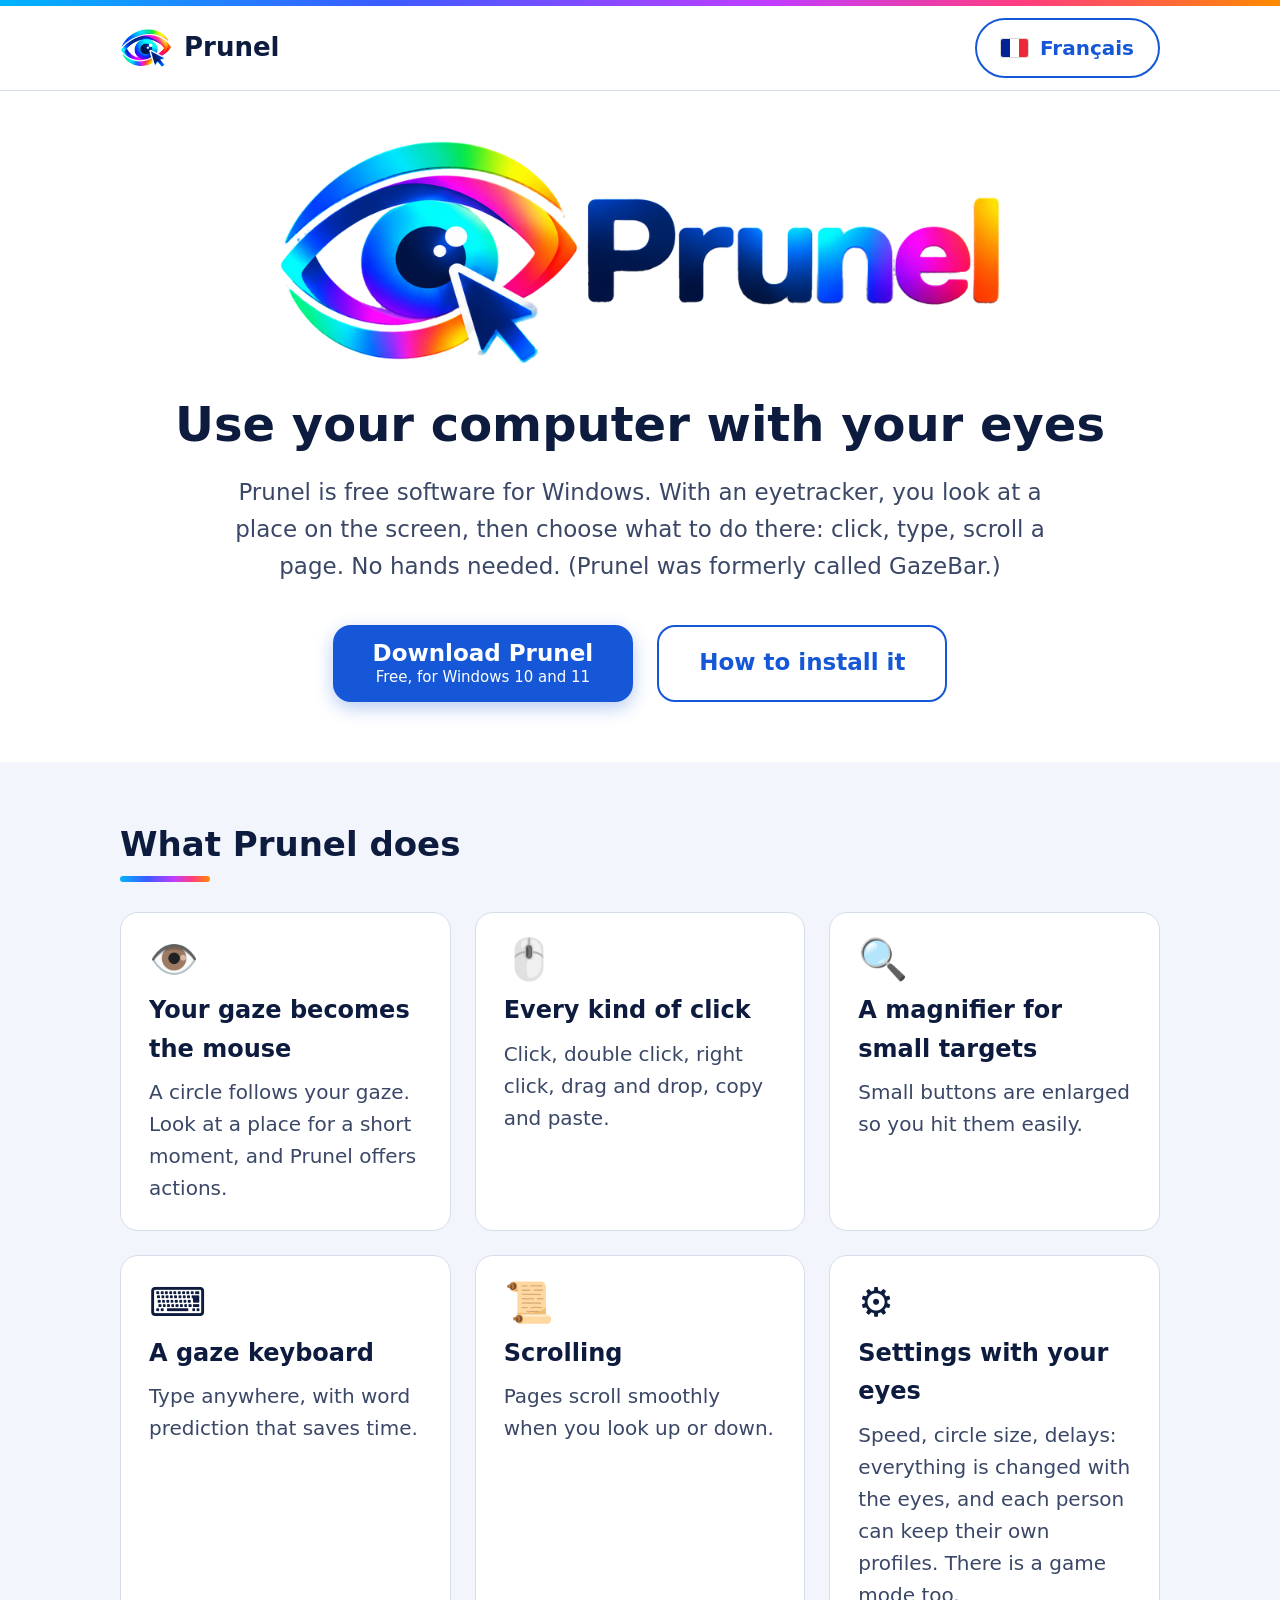
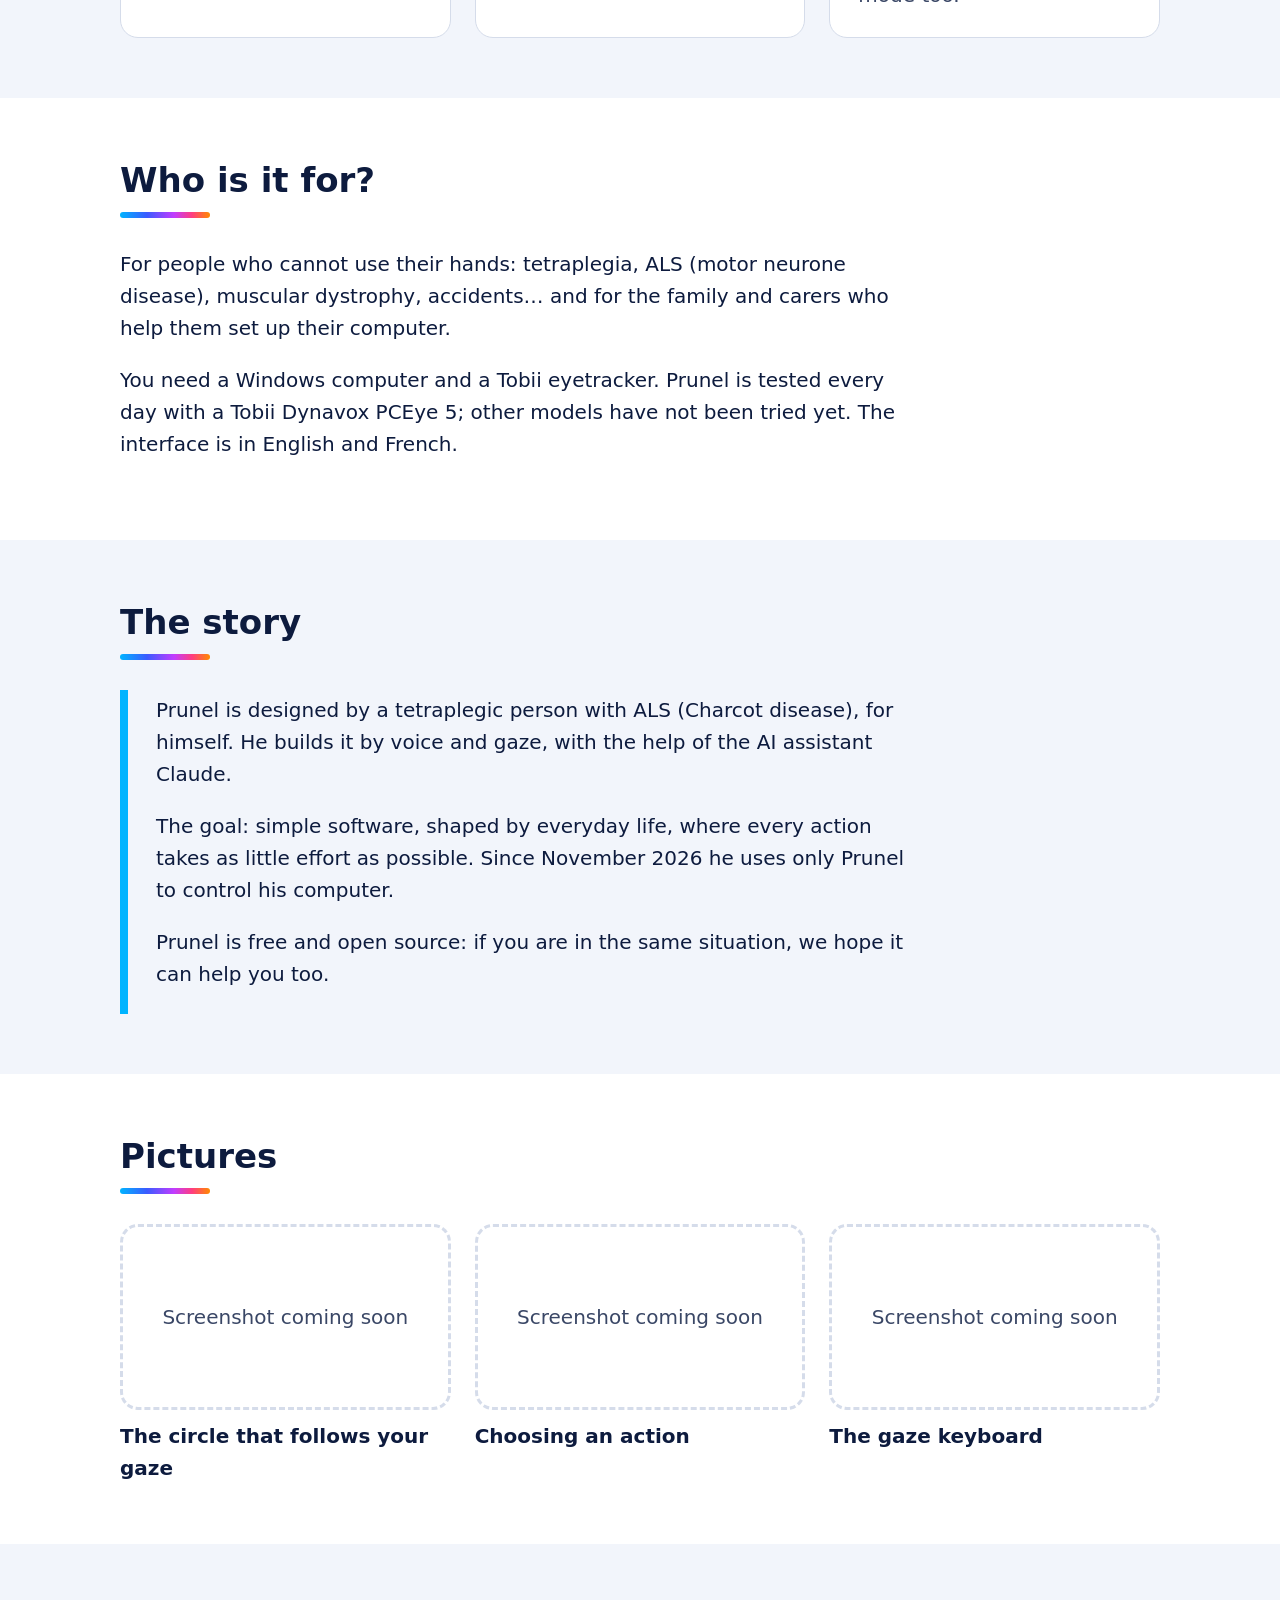
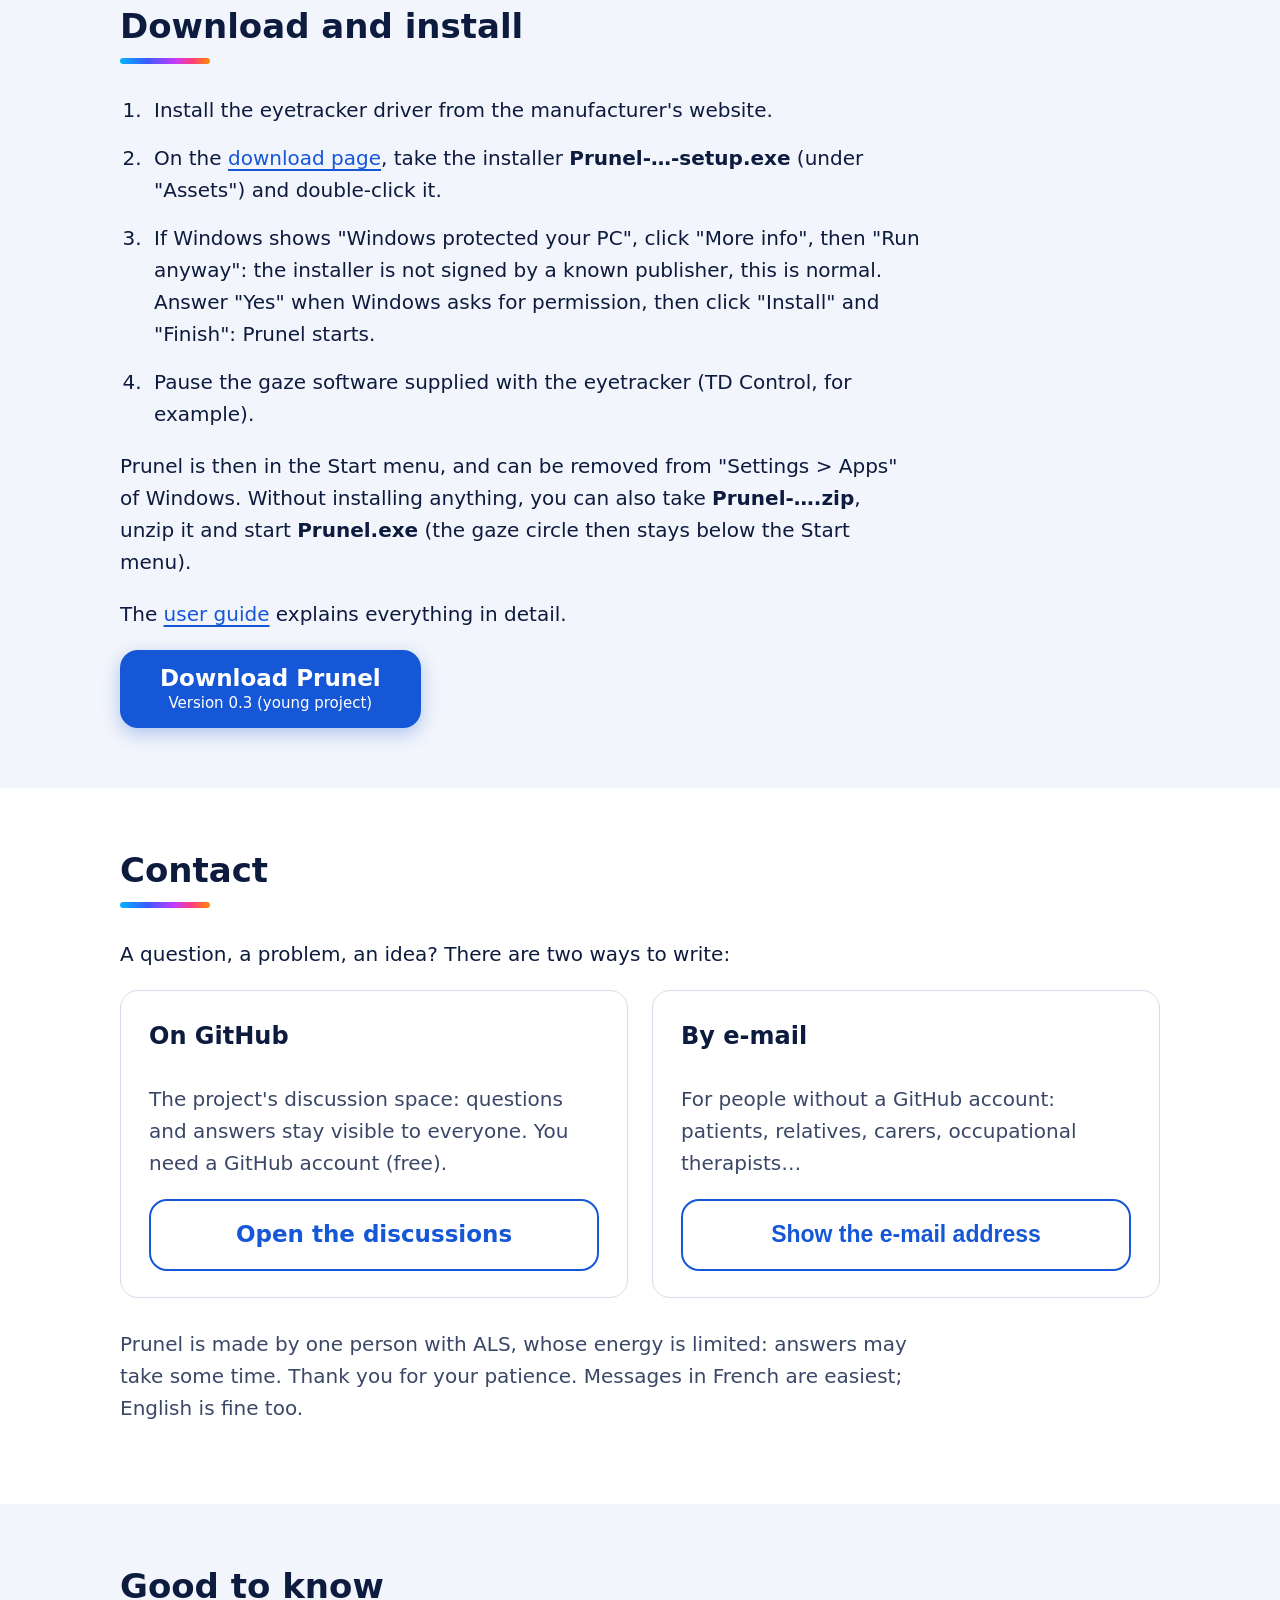
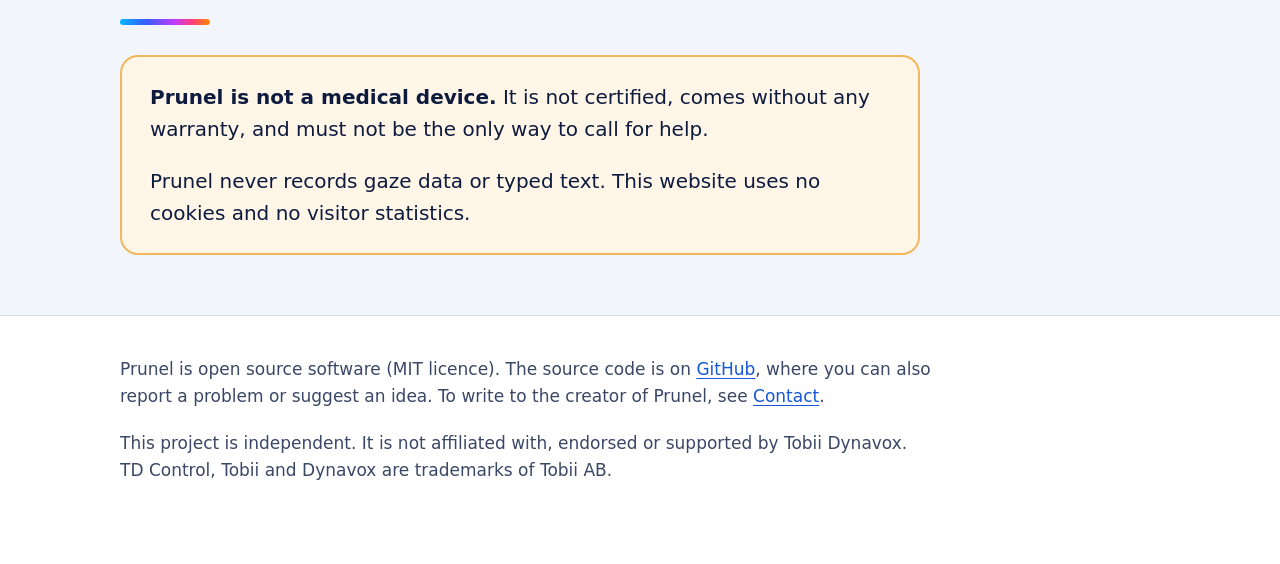
==== commit d643c693: "Add a Contact section to the website and the READMEs The website gets a Contact section (French and " ====
--- a/website/en.html
+++ b/website/en.html
@@ -167,7 +167,38 @@
       </div>
     </section>
 
-    <section aria-labelledby="title-notice">
+    <section id="contact" aria-labelledby="title-contact">
+      <div class="wrap">
+        <h2 id="title-contact">Contact</h2>
+        <div class="text">
+          <p>A question, a problem, an idea? There are two ways to write:</p>
+        </div>
+        <ul class="cards contact-cards">
+          <li class="card">
+            <h3>On GitHub</h3>
+            <p>The project's discussion space: questions and answers stay visible to everyone.
+              You need a GitHub account (free).</p>
+            <a class="button button-second" href="https://github.com/Kopolitoo/Prunel/discussions">
+              Open the discussions</a>
+          </li>
+          <li class="card">
+            <h3>By e-mail</h3>
+            <p>For people without a GitHub account: patients, relatives, carers, occupational
+              therapists…</p>
+            <div id="email">
+              <button class="button button-second" id="show-email" type="button" hidden>
+                Show the e-mail address</button>
+              <noscript><p><strong>prunel (at) kopol (dot) xyz</strong></p></noscript>
+            </div>
+          </li>
+        </ul>
+        <p class="text contact-note">Prunel is made by one person with ALS, whose energy is
+          limited: answers may take some time. Thank you for your patience. Messages in French are easiest; English is
+          fine too.</p>
+      </div>
+    </section>
+
+    <section class="band" aria-labelledby="title-notice">
       <div class="wrap">
         <h2 id="title-notice">Good to know</h2>
         <div class="notice">
@@ -184,10 +215,12 @@
     <div class="wrap">
       <p>Prunel is open source software (MIT licence). The source code is on
         <a href="https://github.com/Kopolitoo/Prunel">GitHub</a>, where you can also report a
-        problem or suggest an idea.</p>
+        problem or suggest an idea. To write to the creator of Prunel, see
+        <a href="#contact">Contact</a>.</p>
       <p>This project is independent. It is not affiliated with, endorsed or supported by Tobii
         Dynavox. TD Control, Tobii and Dynavox are trademarks of Tobii AB.</p>
     </div>
   </footer>
+  <script src="contact.js"></script>
 </body>
 </html>
--- a/website/style.css
+++ b/website/style.css
@@ -348,6 +348,39 @@
   margin: 0;
 }
 
+/* Contact: each card ends with its button. The e-mail button is hidden until the
+   script (contact.js) is running, and then replaced by the address. */
+.contact-cards .card {
+  display: flex;
+  flex-direction: column;
+  gap: 1rem;
+}
+
+.contact-cards .button {
+  margin-top: auto;
+}
+
+.button[hidden] {
+  display: none;
+}
+
+#email {
+  margin-top: auto;
+}
+
+#email .button {
+  width: 100%;
+}
+
+.email-link {
+  overflow-wrap: anywhere;
+}
+
+.contact-note {
+  margin-top: 1.5rem;
+  color: var(--text-soft);
+}
+
 /* ---------- Footer ---------- */
 
 footer {
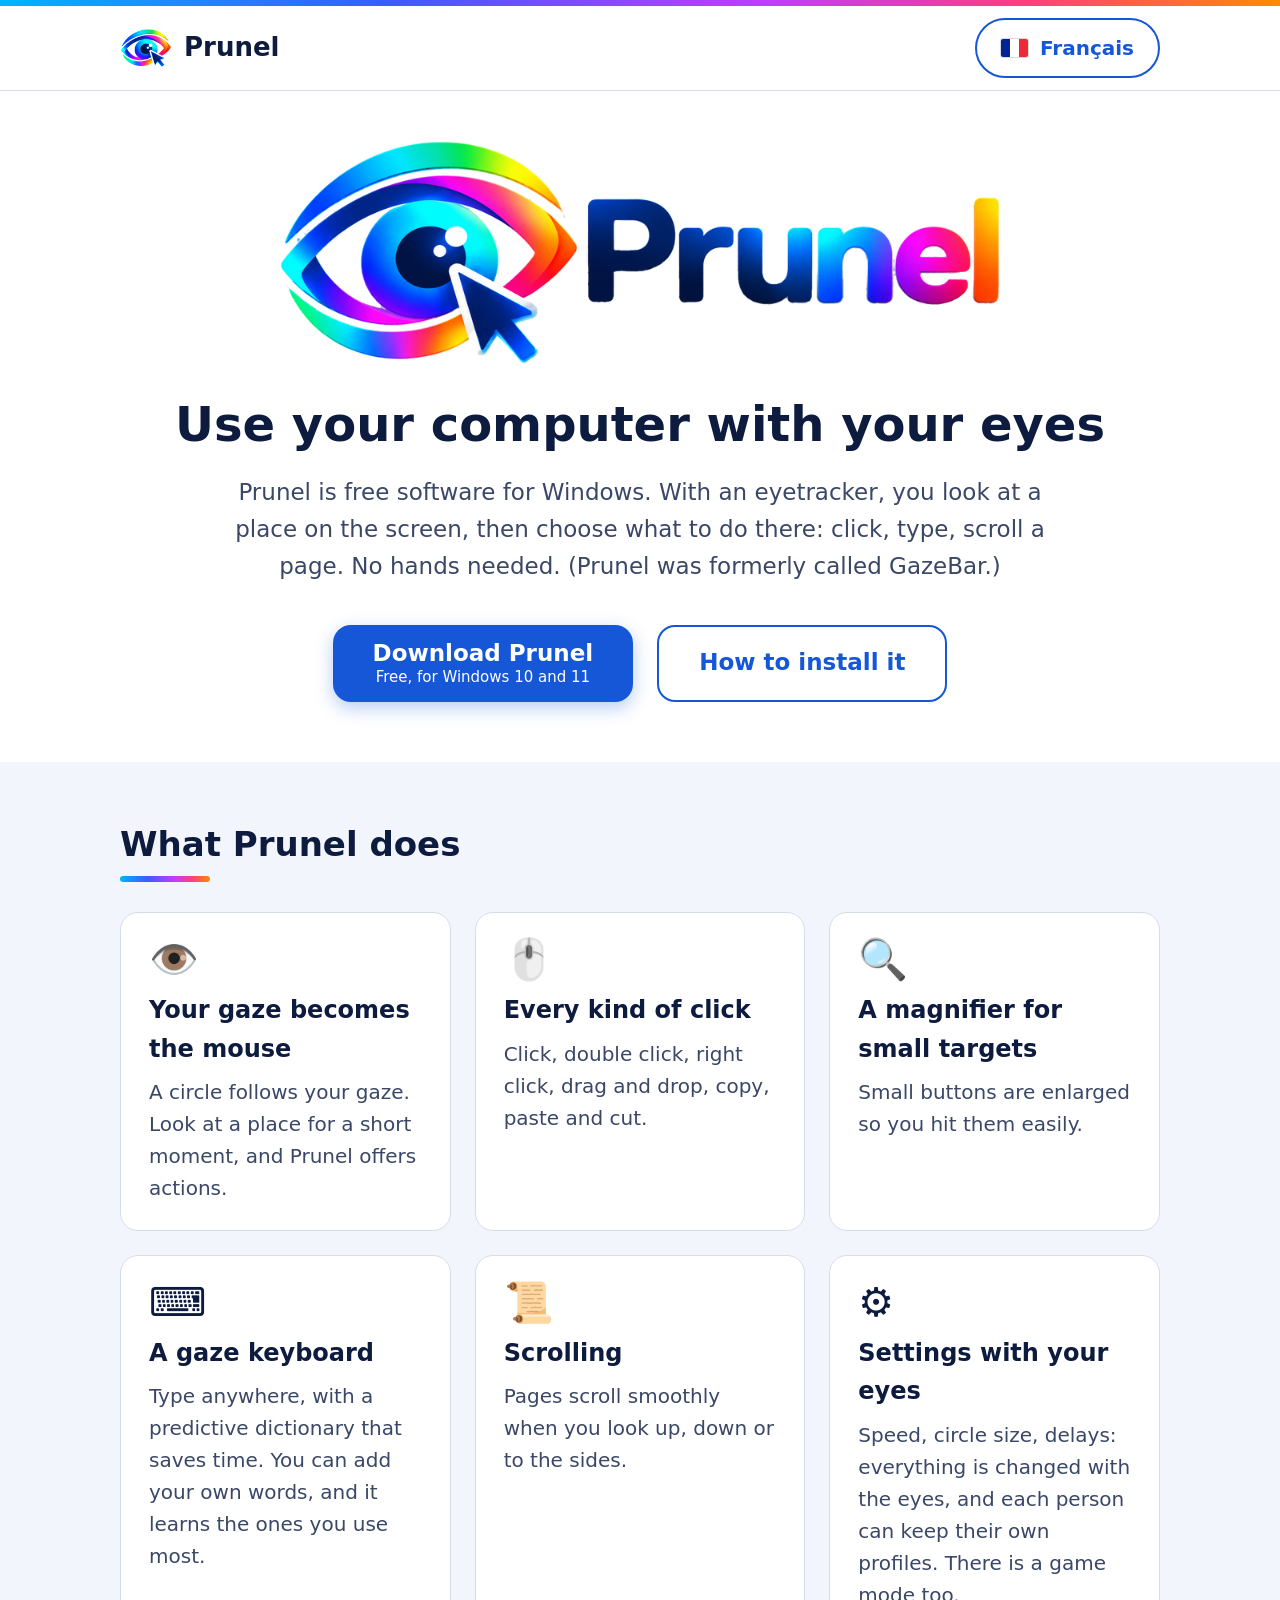
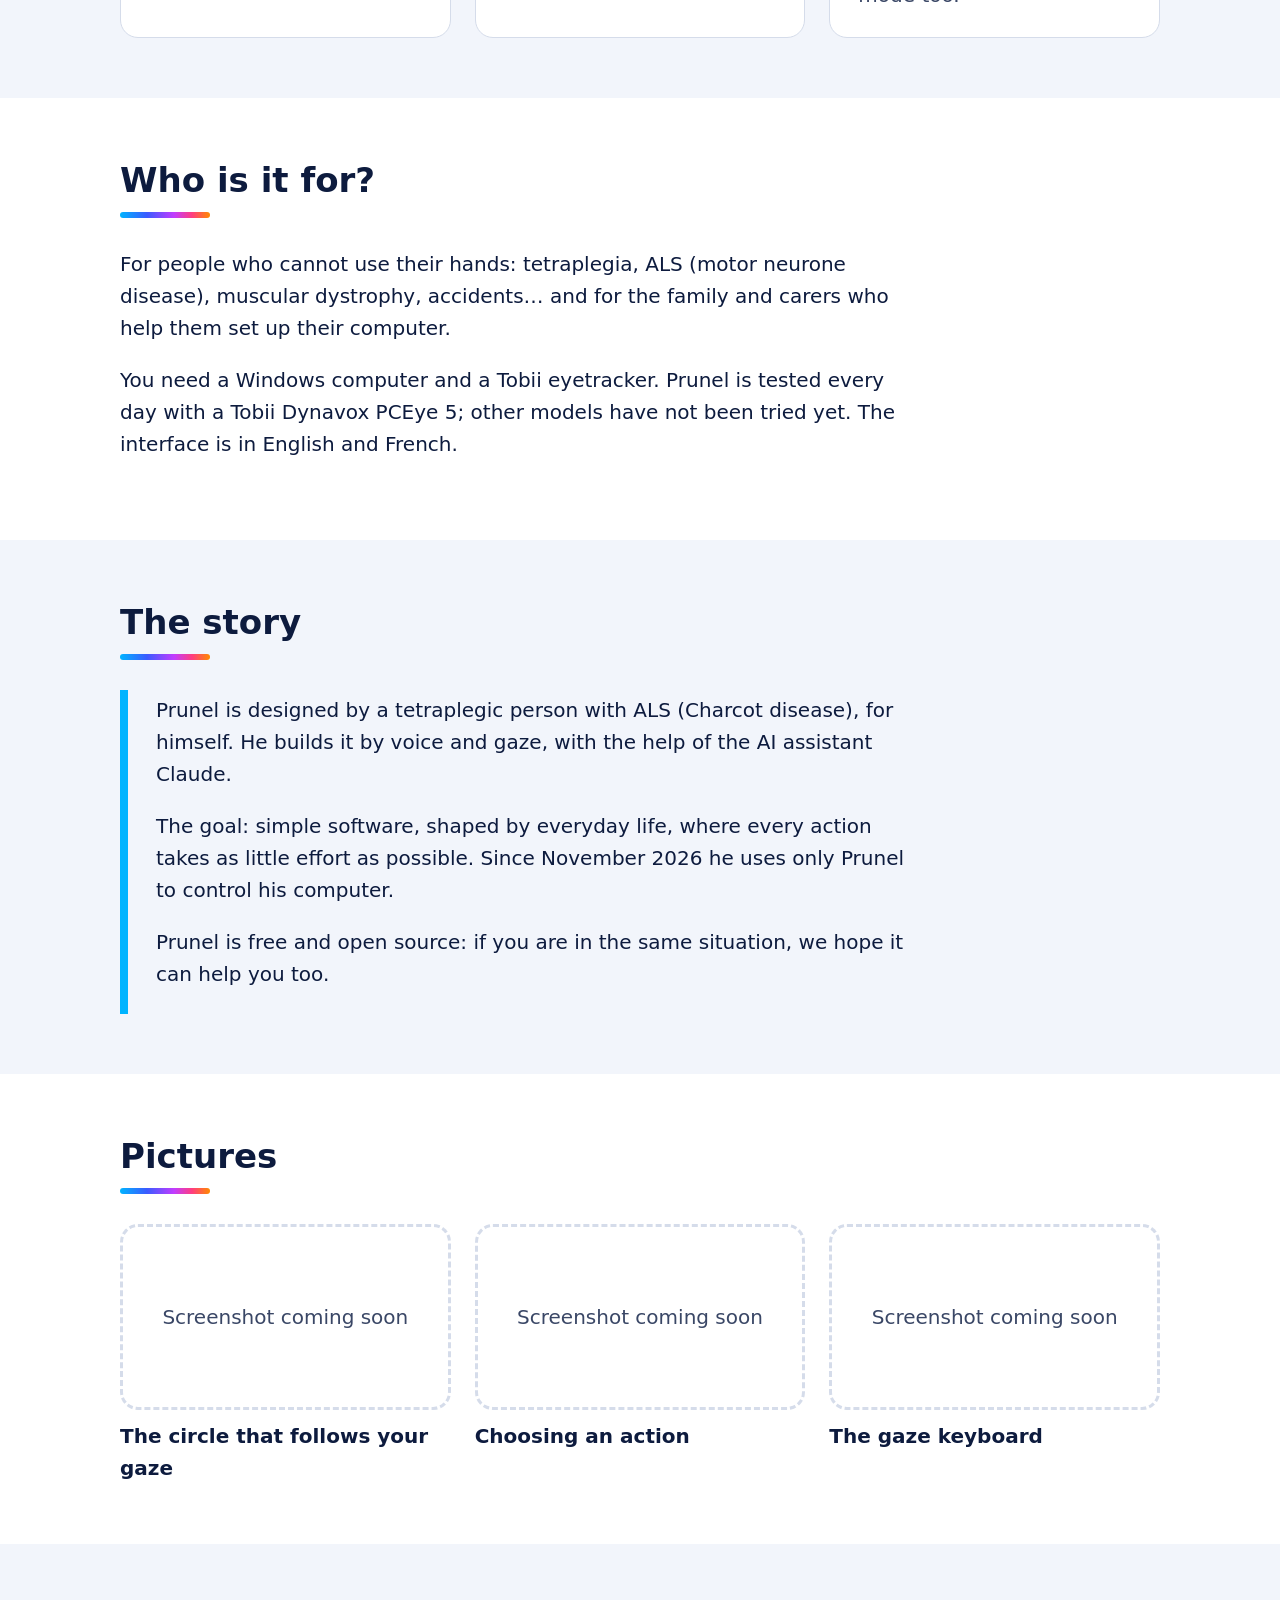
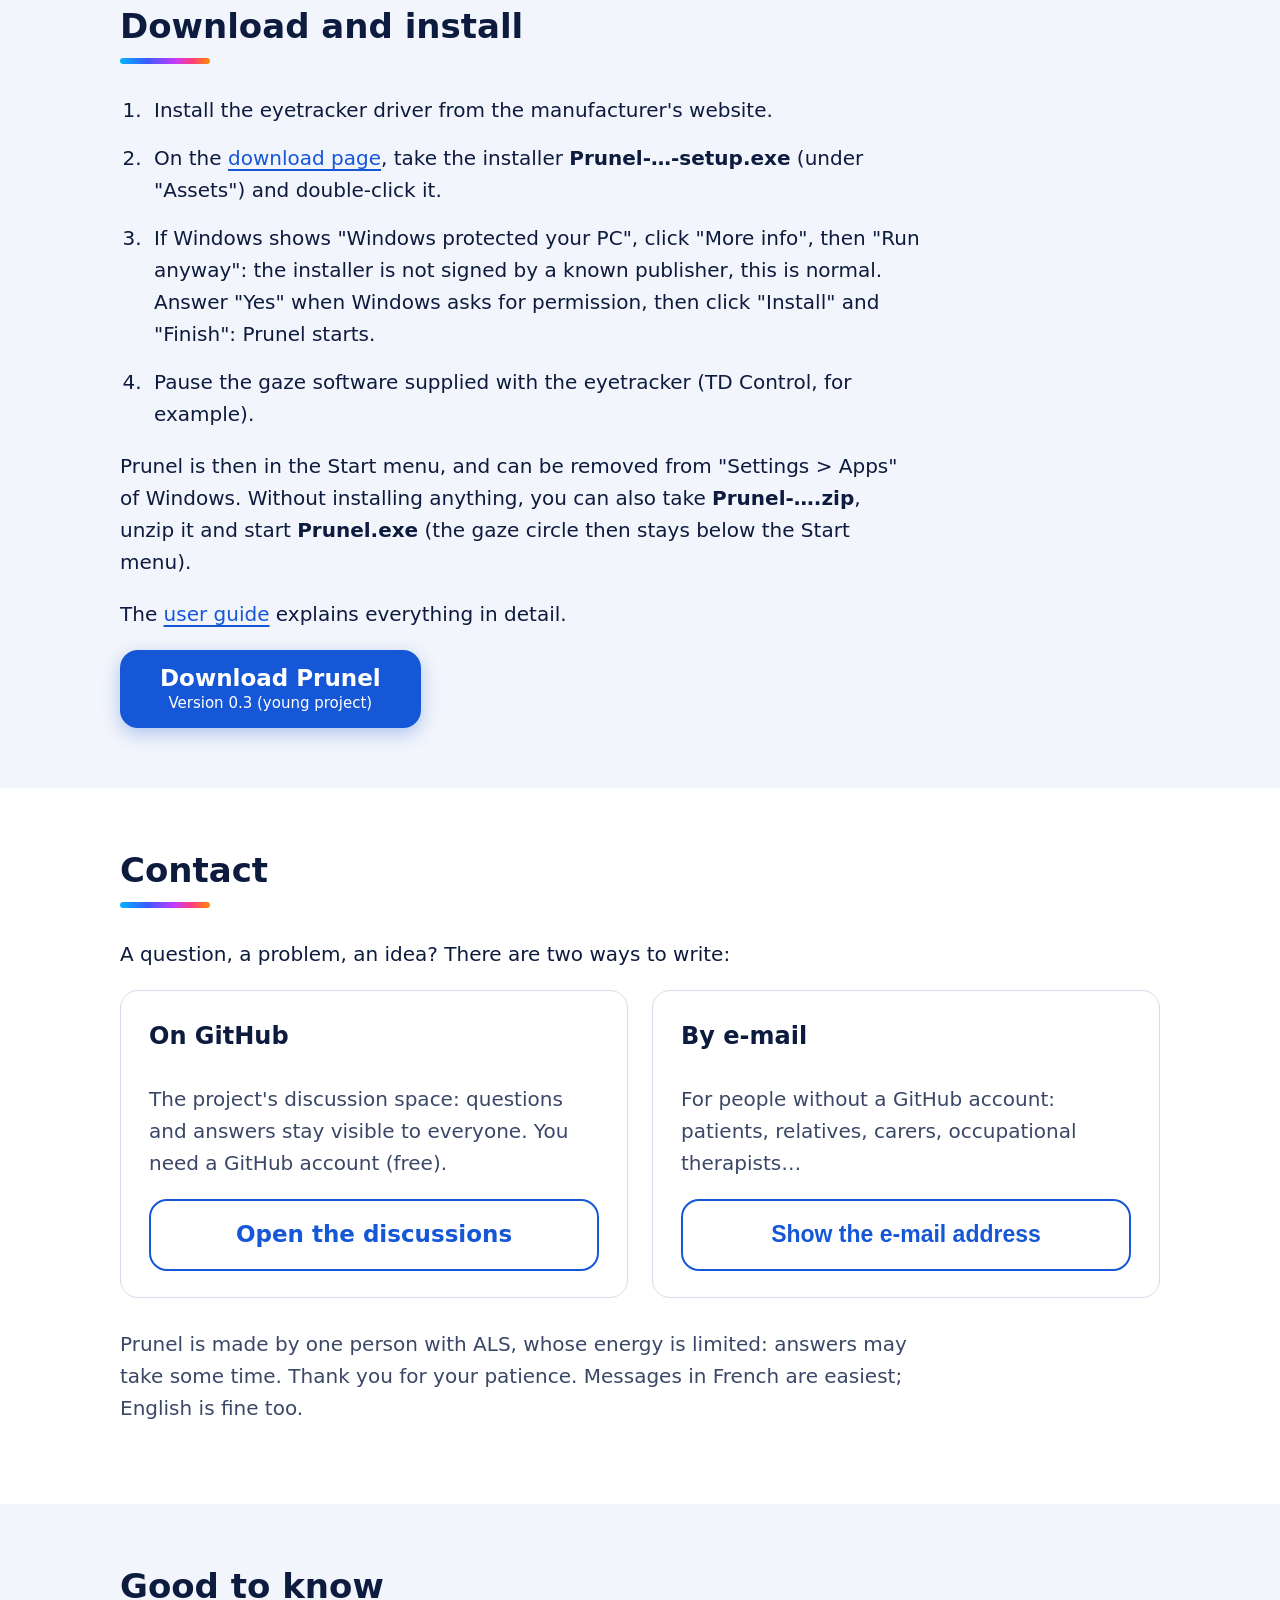
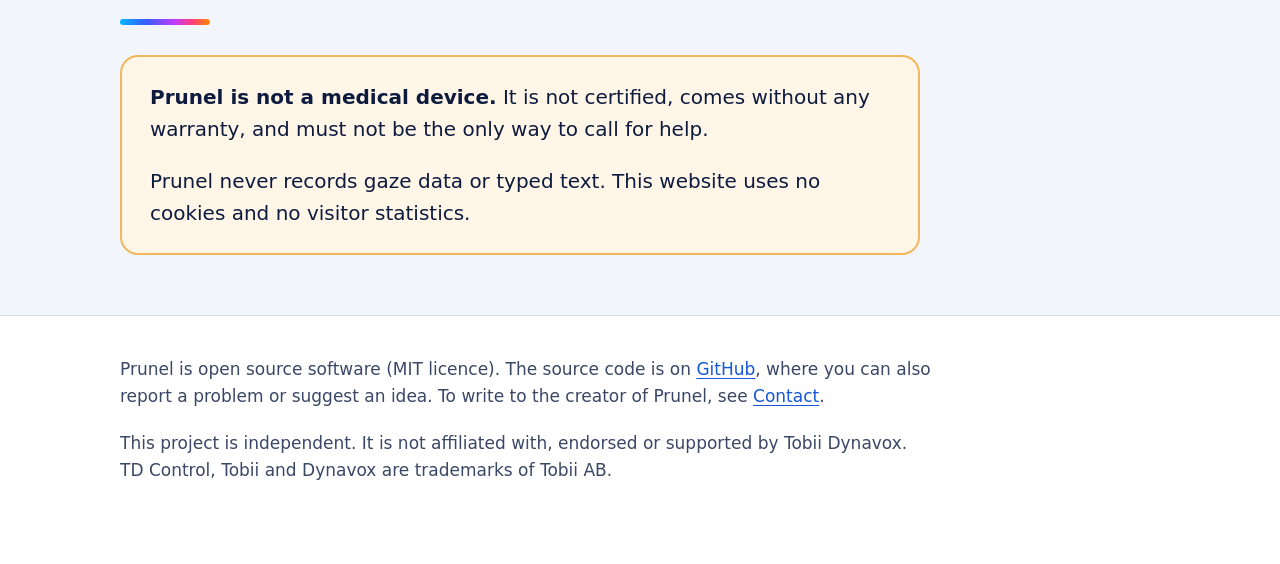
==== commit ccf89ba6: "Website: mention cut, the learning dictionary and sideways scrolling Co-Authored-By: Claude Opus 5.5" ====
--- a/website/en.html
+++ b/website/en.html
@@ -61,7 +61,7 @@
           <li class="card">
             <div class="card-icon" aria-hidden="true">🖱️</div>
             <h3>Every kind of click</h3>
-            <p>Click, double click, right click, drag and drop, copy and paste.</p>
+            <p>Click, double click, right click, drag and drop, copy, paste and cut.</p>
           </li>
           <li class="card">
             <div class="card-icon" aria-hidden="true">🔍</div>
@@ -71,12 +71,13 @@
           <li class="card">
             <div class="card-icon" aria-hidden="true">⌨️</div>
             <h3>A gaze keyboard</h3>
-            <p>Type anywhere, with word prediction that saves time.</p>
+            <p>Type anywhere, with a predictive dictionary that saves time. You can add your own
+              words, and it learns the ones you use most.</p>
           </li>
           <li class="card">
             <div class="card-icon" aria-hidden="true">📜</div>
             <h3>Scrolling</h3>
-            <p>Pages scroll smoothly when you look up or down.</p>
+            <p>Pages scroll smoothly when you look up, down or to the sides.</p>
           </li>
           <li class="card">
             <div class="card-icon" aria-hidden="true">⚙️</div>
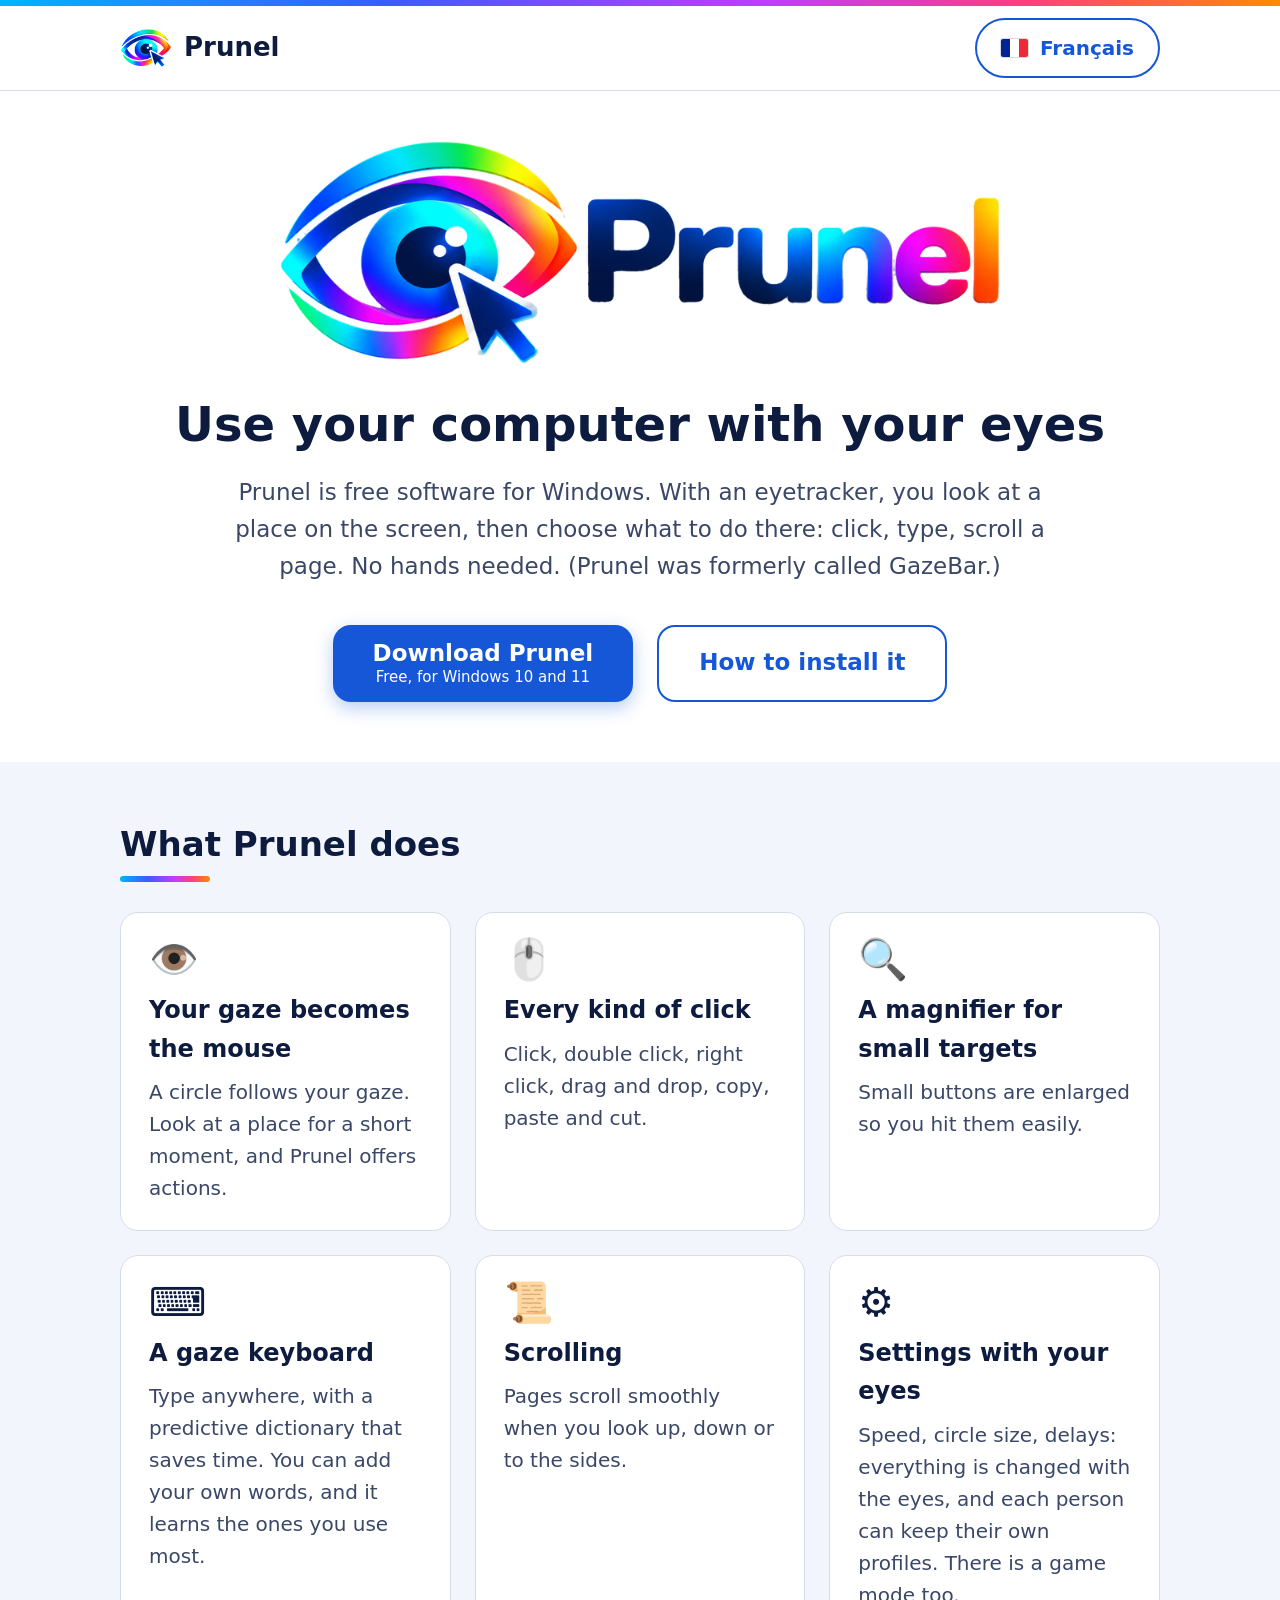
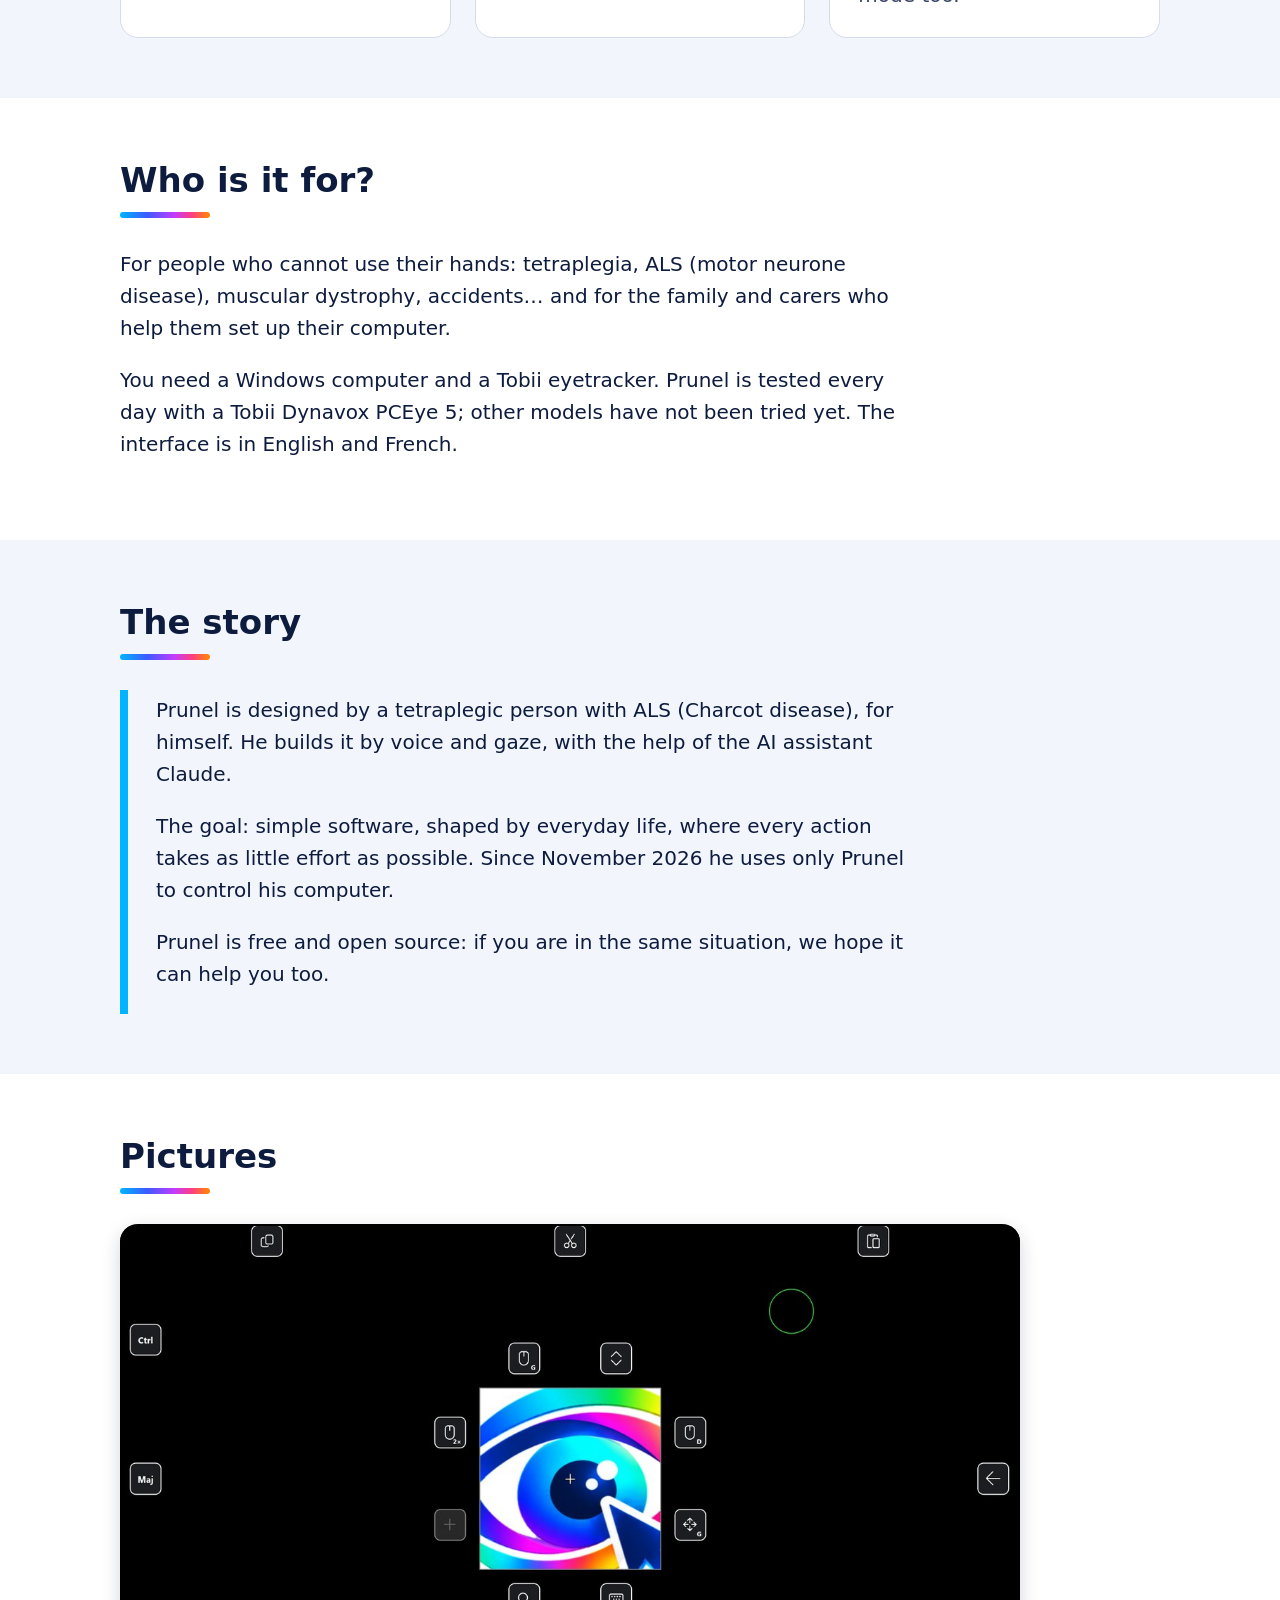
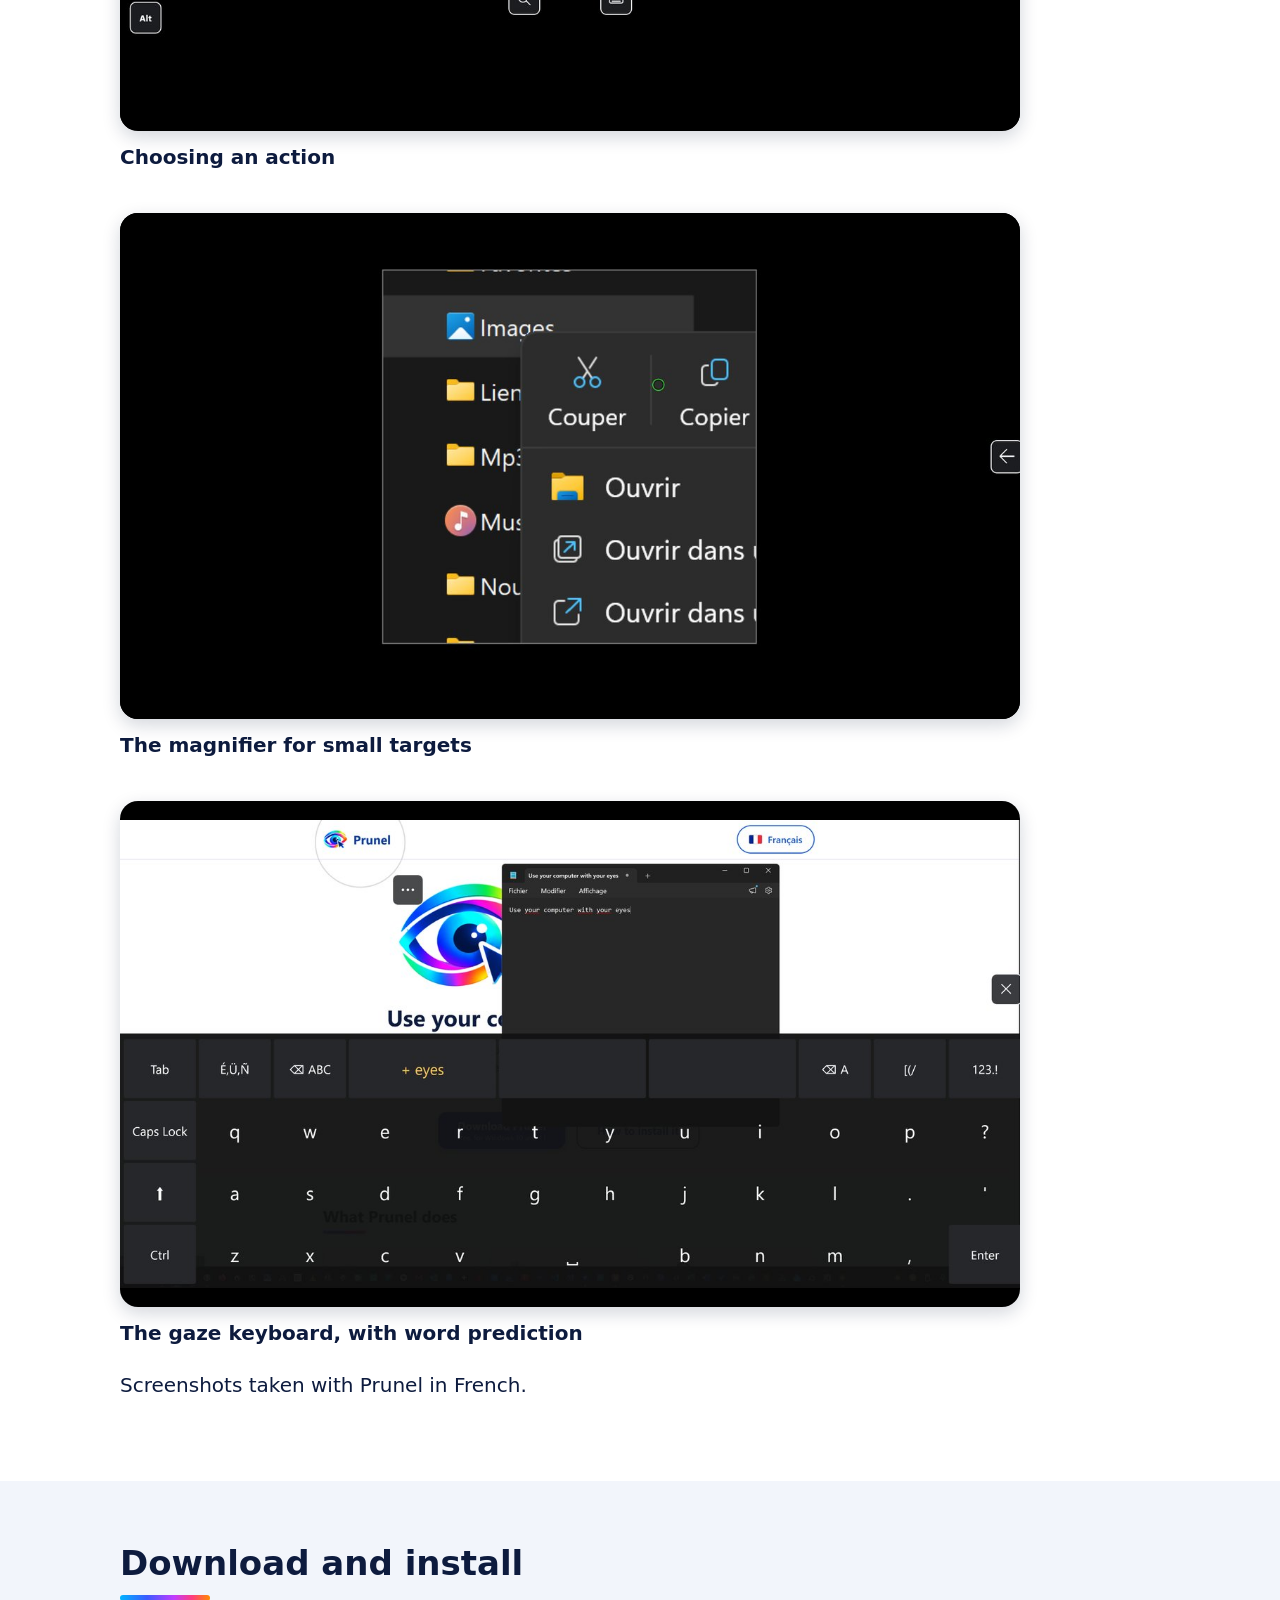
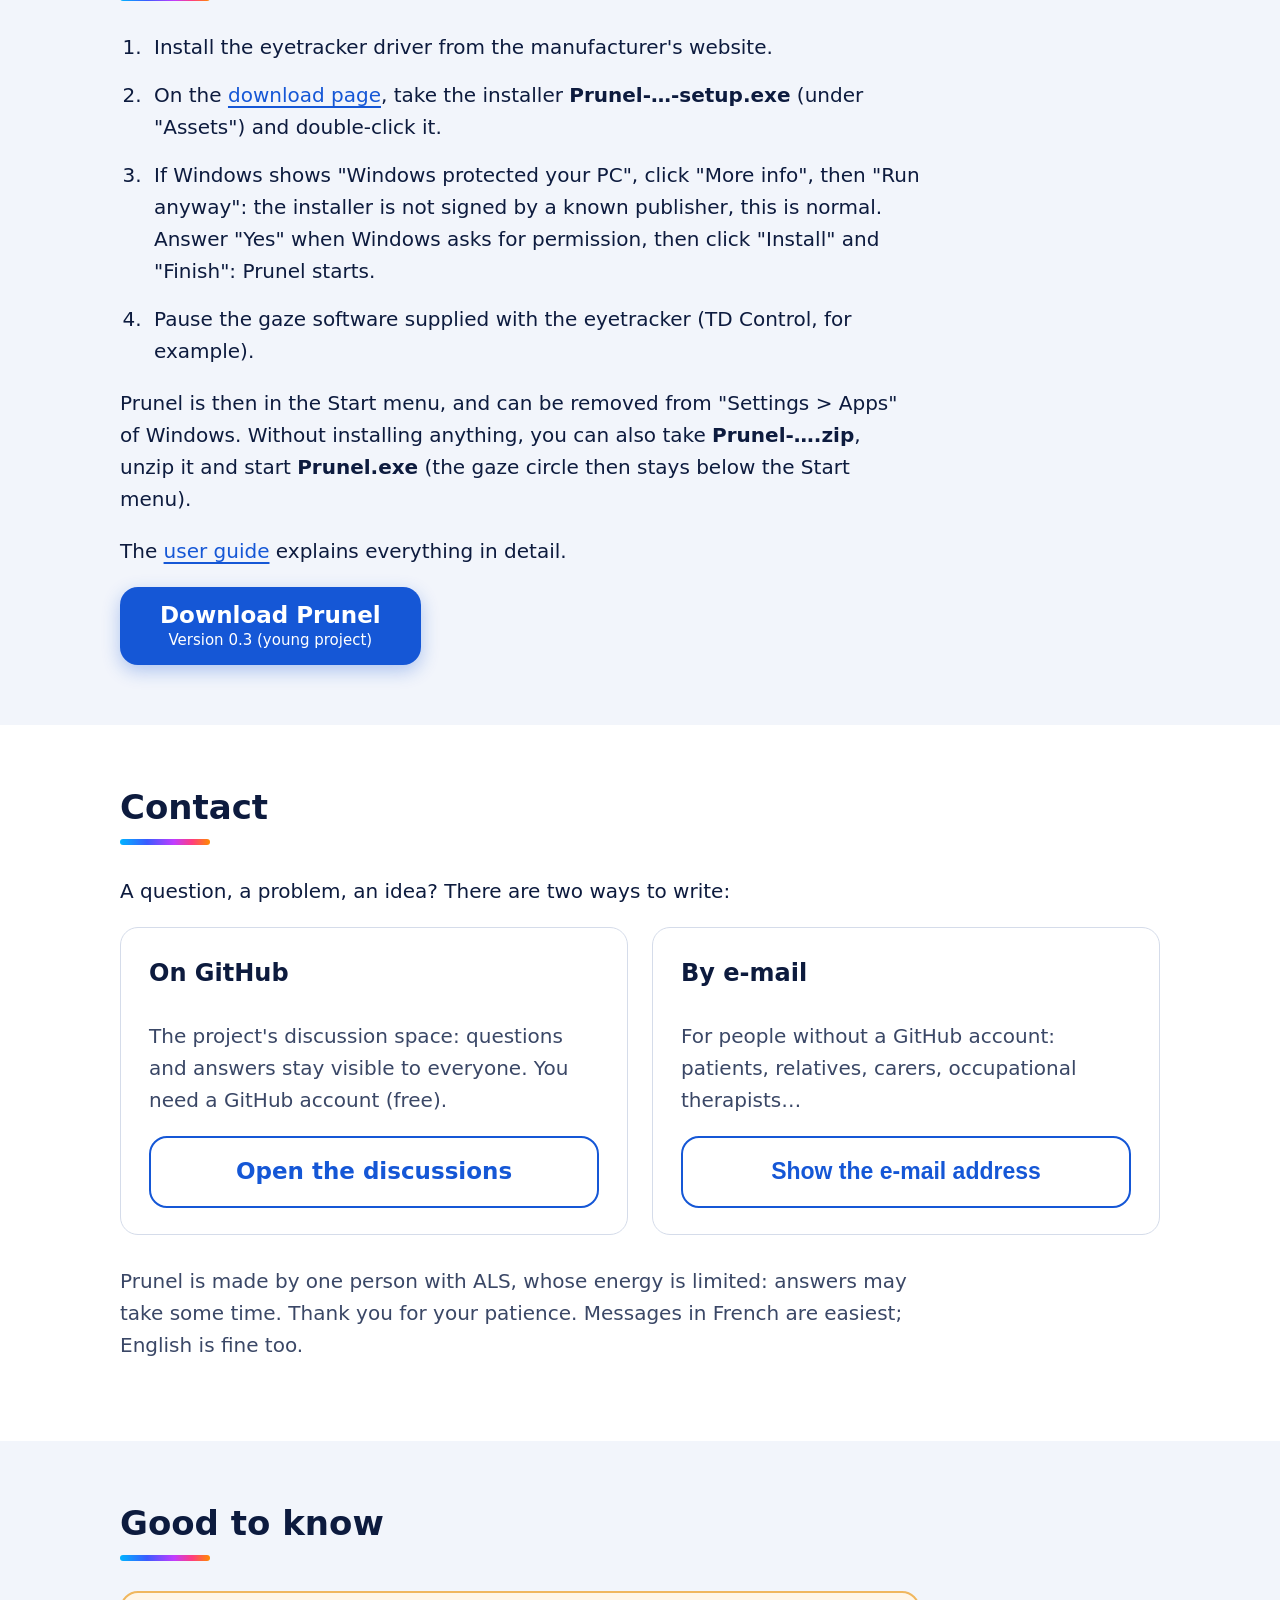
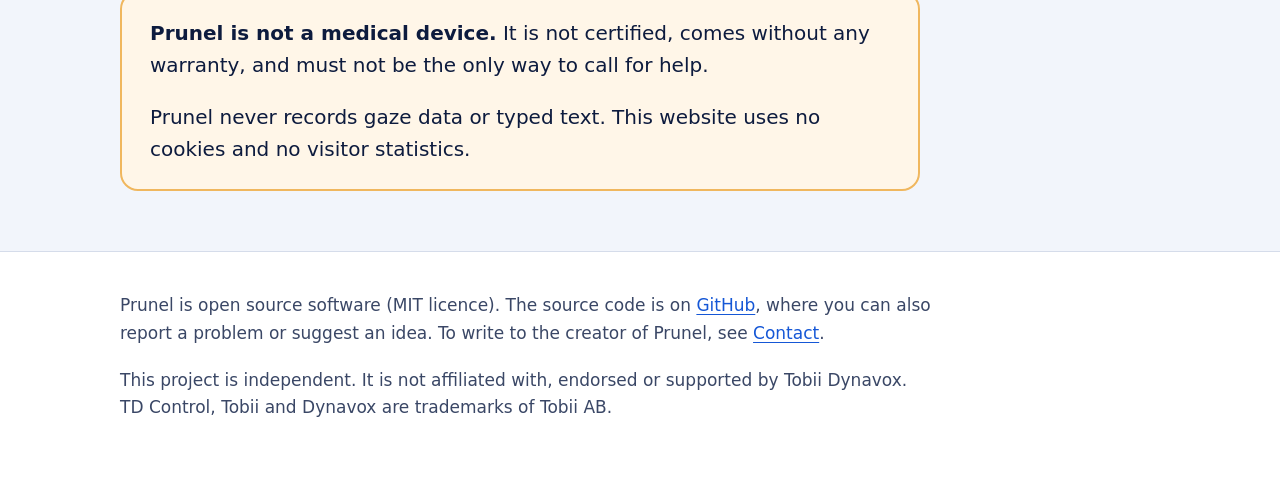
==== commit d3bb836b: "Website: real screenshots instead of empty frames (issue #69) Three screenshots sent by the user (ch" ====
--- a/website/en.html
+++ b/website/en.html
@@ -124,18 +124,28 @@
         <h2 id="title-pictures">Pictures</h2>
         <div class="shots">
           <figure>
-            <div class="shot-frame">Screenshot coming soon</div>
-            <figcaption>The circle that follows your gaze</figcaption>
-          </figure>
-          <figure>
-            <div class="shot-frame">Screenshot coming soon</div>
+            <a class="shot" href="images/screenshot-choice.jpg" title="Show the full-size picture">
+              <img src="images/screenshot-choice.jpg" width="1280" height="720" loading="lazy"
+                   alt="Black choice-of-action screen: the picture of the place you looked at in the middle, surrounded by buttons (left click, right click, double click, drag, scroll, magnifier, keyboard), with Ctrl, Shift and Alt on the left and copy, cut, paste at the top">
+            </a>
             <figcaption>Choosing an action</figcaption>
           </figure>
           <figure>
-            <div class="shot-frame">Screenshot coming soon</div>
-            <figcaption>The gaze keyboard</figcaption>
+            <a class="shot" href="images/screenshot-magnifier.jpg" title="Show the full-size picture">
+              <img src="images/screenshot-magnifier.jpg" width="1280" height="720" loading="lazy"
+                   alt="The magnifier enlarges a File Explorer menu: the small green gaze circle lands easily on Cut or Copy">
+            </a>
+            <figcaption>The magnifier for small targets</figcaption>
           </figure>
-        </div>
+          <figure>
+            <a class="shot" href="images/screenshot-keyboard.jpg" title="Show the full-size picture">
+              <img src="images/screenshot-keyboard.jpg" width="1280" height="720" loading="lazy"
+                   alt="The gaze keyboard fills the bottom of the screen; the suggested word “eyes” shows at the top of the keyboard while typing in Notepad">
+            </a>
+            <figcaption>The gaze keyboard, with word prediction</figcaption>
+          </figure>
+        </div>
+        <p class="text">Screenshots taken with Prunel in French.</p>
       </div>
     </section>
 
--- a/website/style.css
+++ b/website/style.css
@@ -296,29 +296,32 @@
   max-width: 40em;
 }
 
-/* Screenshots: an empty frame waits until real pictures are added. */
+/* Screenshots: one large picture per line, so the details stay readable; each one opens full size. */
 .shots {
   display: grid;
-  grid-template-columns: repeat(auto-fit, minmax(280px, 1fr));
-  gap: 1.2rem;
-  margin: 0;
+  grid-template-columns: 1fr;
+  gap: 2rem;
+  max-width: 900px;
+  margin: 0 0 1rem;
 }
 
 .shots figure {
   margin: 0;
 }
 
-.shot-frame {
-  display: flex;
-  align-items: center;
-  justify-content: center;
+.shot {
+  display: block;
+  border-radius: var(--radius);
+  overflow: hidden;
+  background: #000;
+  box-shadow: 0 6px 18px rgba(13, 27, 62, 0.18);
+}
+
+.shot img {
+  display: block;
+  width: 100%;
   aspect-ratio: 16 / 9;
-  border: 3px dashed var(--line);
-  border-radius: var(--radius);
-  background: #fff;
-  color: var(--text-soft);
-  text-align: center;
-  padding: 1rem;
+  object-fit: contain;
 }
 
 .shots figcaption {
